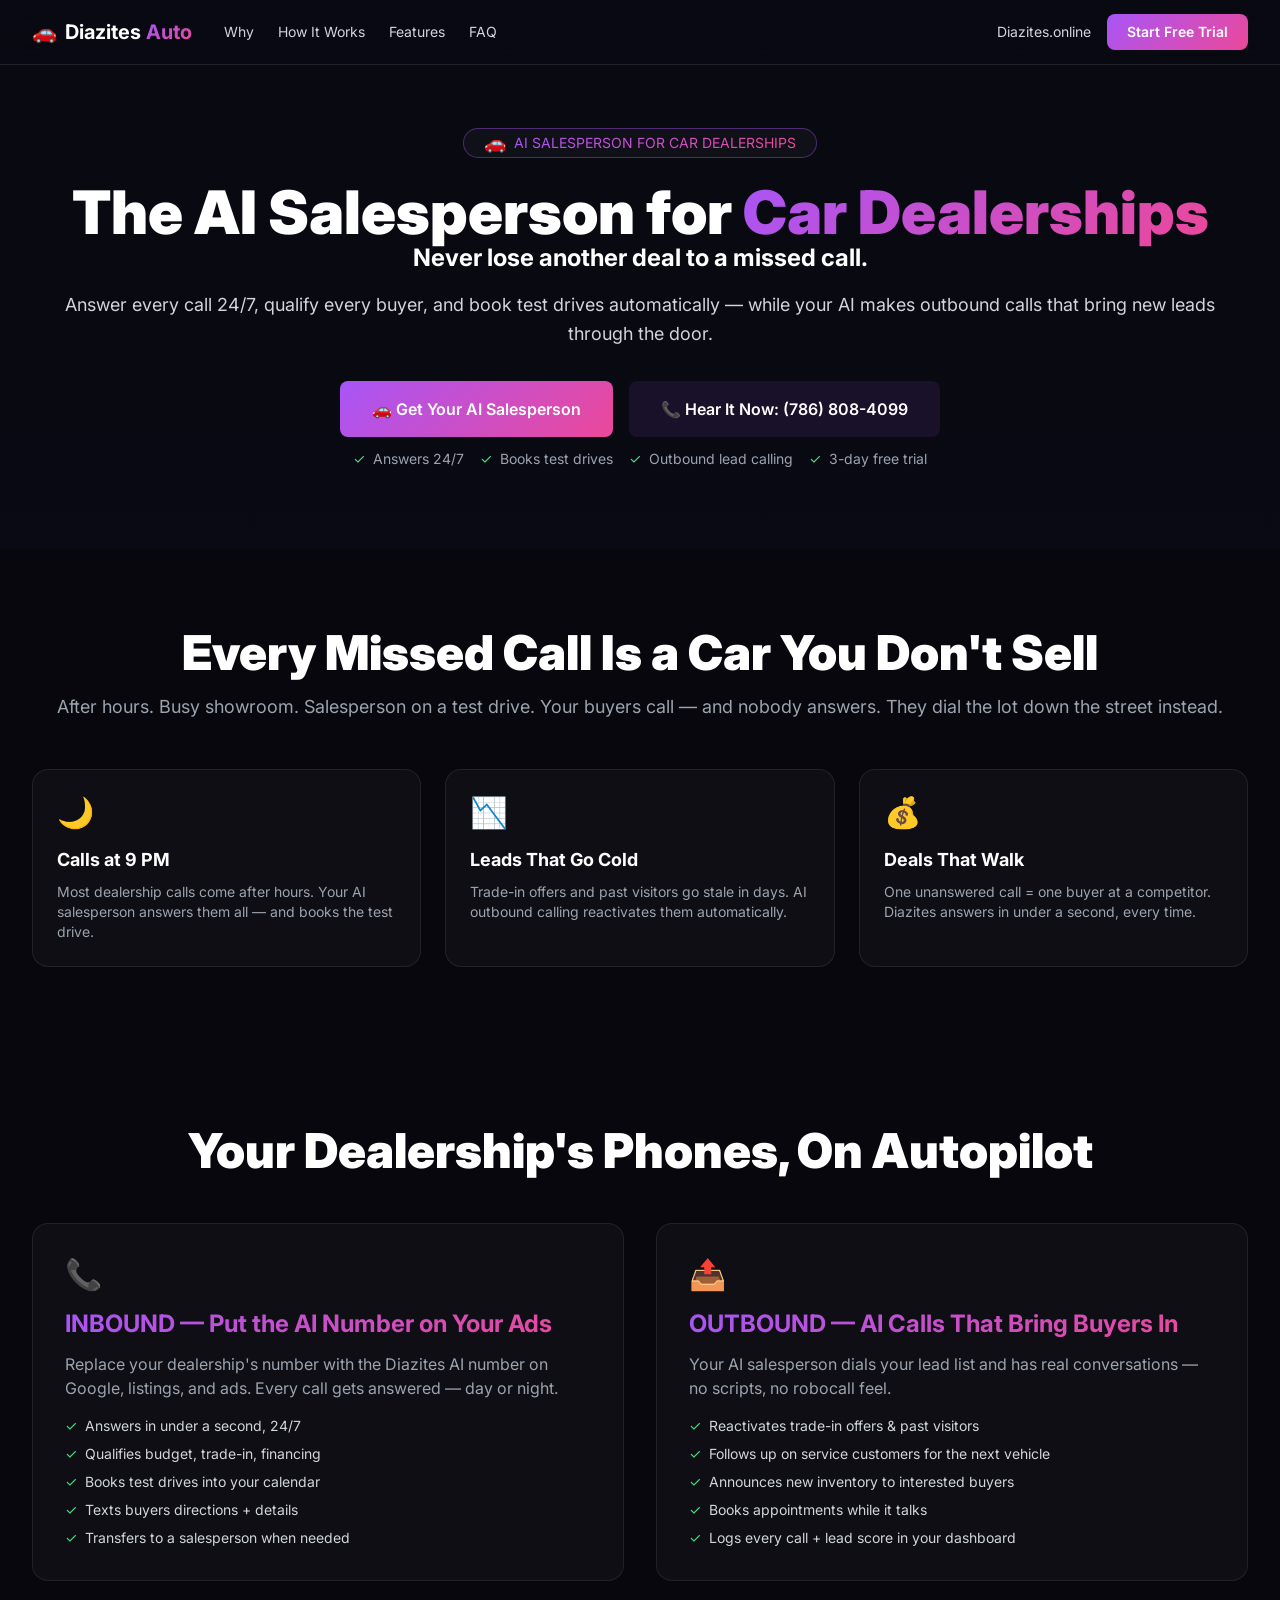
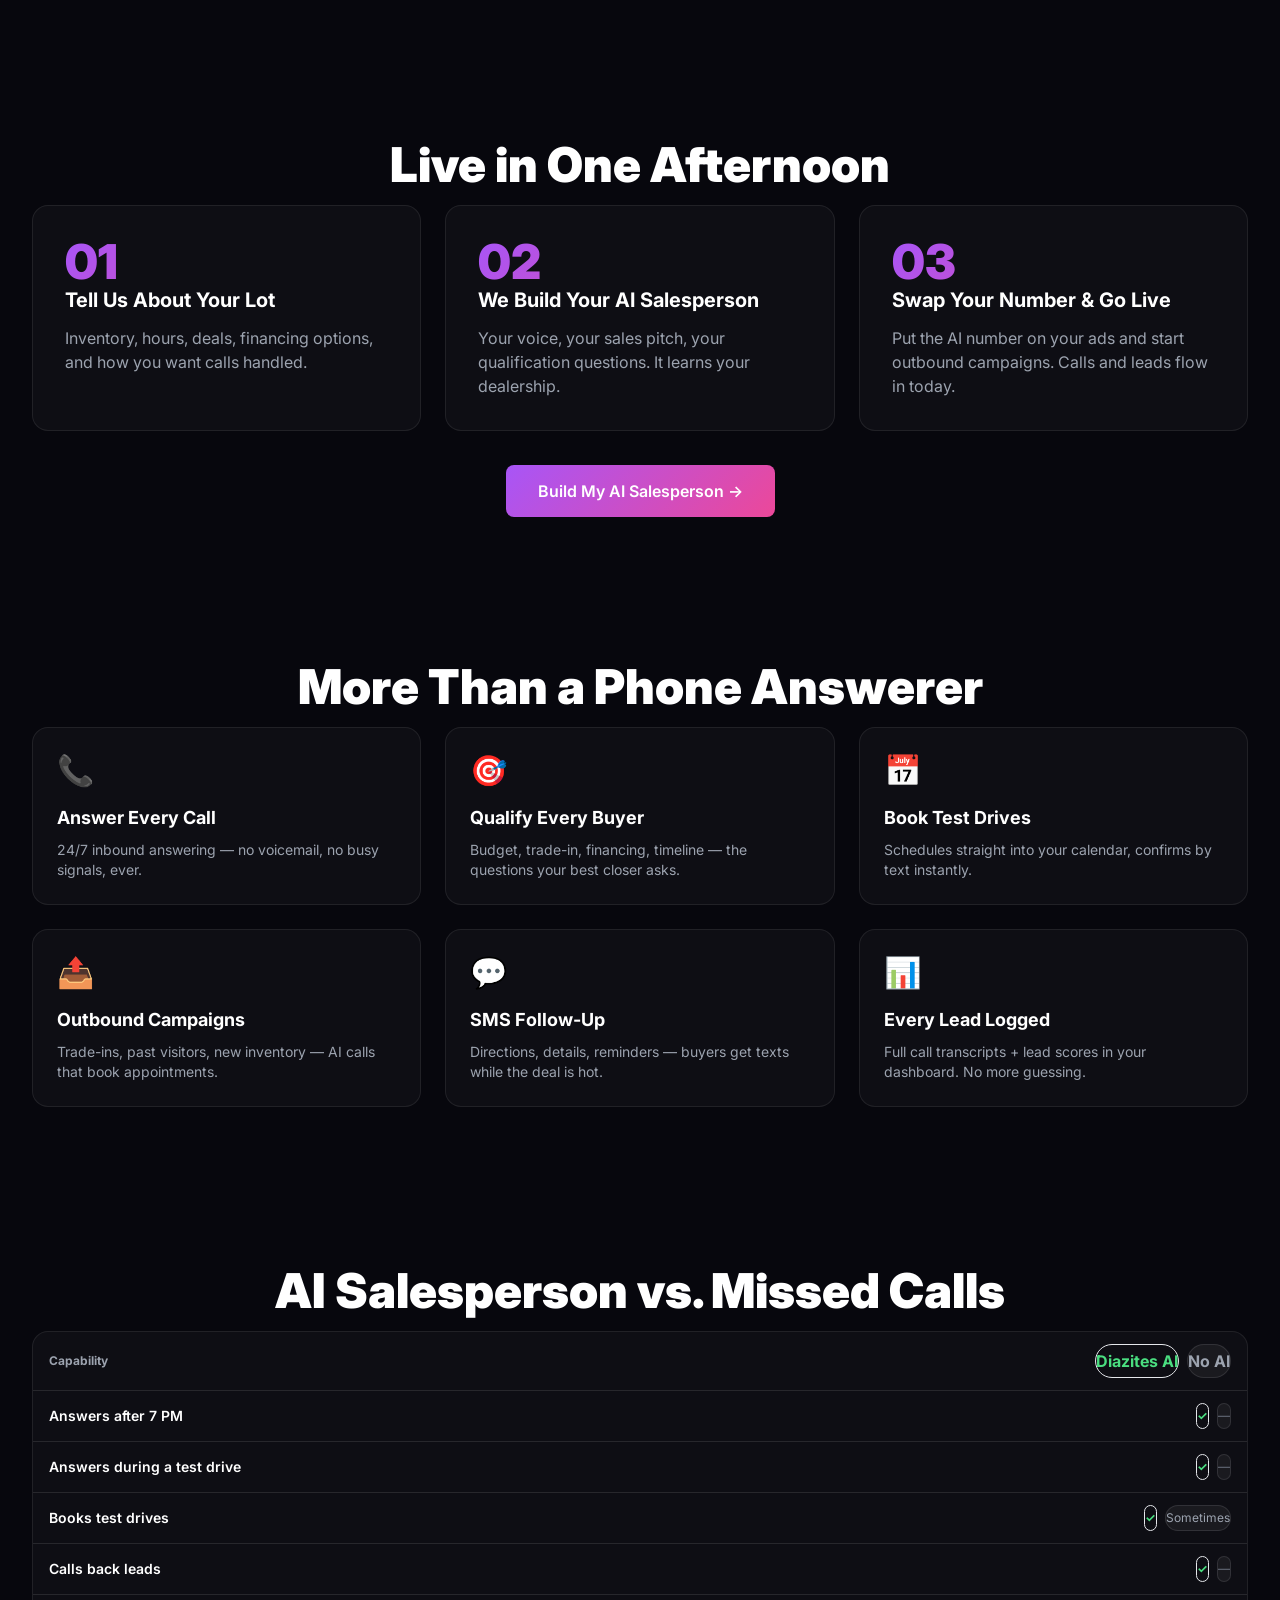
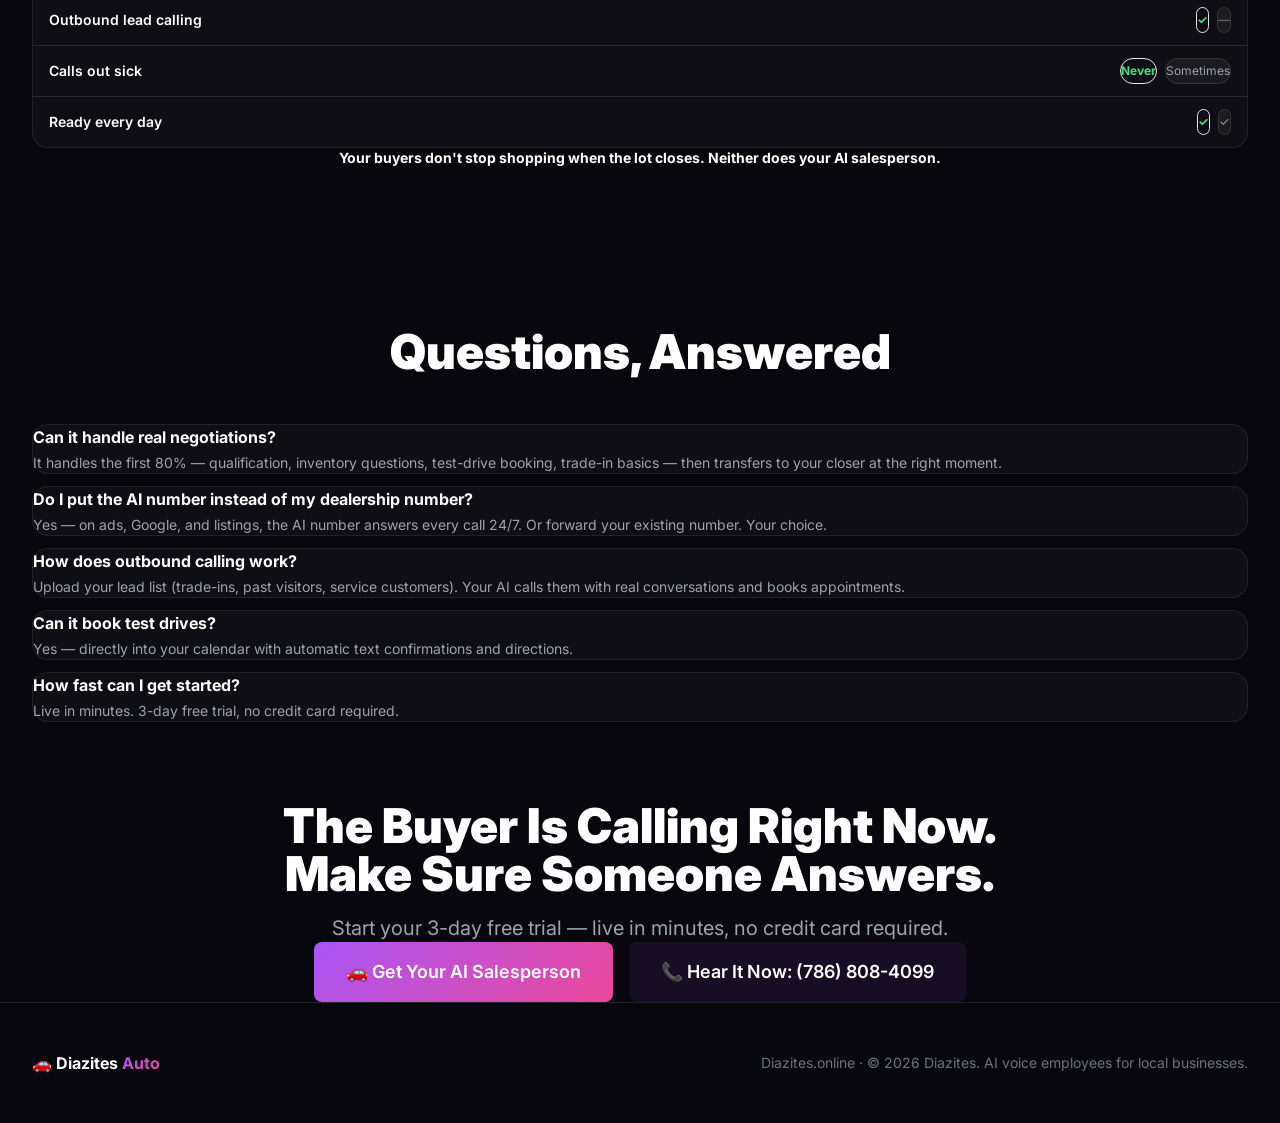
==== auto_landing.html @ b89dc0b1 "Diazites.online platform: Flask backend + landing pages (landing_page_v2, auto subdomain, dashboard " ====
<!DOCTYPE html>
<html lang="en">
<head>
<meta charset="UTF-8">
<meta name="viewport" content="width=device-width, initial-scale=1.0">
<!-- GSC_META -->
<title>Diazites Auto — AI Salesperson for Car Dealerships | Never Lose a Deal to a Missed Call</title>
<meta name="description" content="Put Diazites AI on your dealership's phones. Every call answered 24/7, every lead qualified, test drives booked — plus outbound AI calling that brings in new leads. 3-day free trial.">
<link rel="preconnect" href="https://fonts.googleapis.com">
<link rel="preconnect" href="https://fonts.gstatic.com" crossorigin>
<link href="https://fonts.googleapis.com/css2?family=Inter:wght@400;500;600;700;800;900&display=swap" rel="stylesheet">
<link rel="stylesheet" href="/static/landing_tailwind.css">
<style>
* { font-family: 'Inter', sans-serif; }
body { background: #07070d; color: #fff; }
.gradient-text { background: linear-gradient(135deg, #a855f7 0%, #ec4899 100%); -webkit-background-clip: text; -webkit-text-fill-color: transparent; background-clip: text; }
.gradient-bg { background: linear-gradient(135deg, #a855f7 0%, #ec4899 100%); }
.gradient-border { border: 2px solid transparent; background-clip: padding-box; position: relative; }
.gradient-border::before { content: ''; position: absolute; top: -2px; left: -2px; right: -2px; bottom: -2px; background: linear-gradient(135deg, #a855f7 0%, #ec4899 100%); border-radius: inherit; z-index: -1; }
.card { background: rgba(255,255,255,0.03); border: 1px solid rgba(255,255,255,0.08); border-radius: 16px; }
.card-premium { background: linear-gradient(135deg, rgba(168,85,247,0.1) 0%, rgba(236,72,153,0.1) 100%); border: 1px solid rgba(168,85,247,0.3); }
@keyframes wave {
  0%, 100% { height: 20%; }
  50% { height: 100%; }
}
.waveform-bar { width: 4px; background: #4ade80; border-radius: 2px; display: inline-block; margin: 0 2px; animation: wave 1s ease-in-out infinite; }
.waveform-bar:nth-child(1) { animation-delay: 0s; }
.waveform-bar:nth-child(2) { animation-delay: 0.1s; }
.waveform-bar:nth-child(3) { animation-delay: 0.2s; }
.waveform-bar:nth-child(4) { animation-delay: 0.3s; }
.waveform-bar:nth-child(5) { animation-delay: 0.4s; }
.waveform-bar:nth-child(6) { animation-delay: 0.2s; }
.waveform-bar:nth-child(7) { animation-delay: 0.1s; }
@keyframes pulse { 0%, 100% { opacity: 1; } 50% { opacity: 0.5; } }
.pulse-dot { animation: pulse 2s ease-in-out infinite; }
.reveal { opacity: 0; transform: translateY(30px); transition: all 0.8s ease; }
.reveal.visible { opacity: 1; transform: translateY(0); }
nav { backdrop-filter: blur(12px); -webkit-backdrop-filter: blur(12px); }
/* Industry dropdown: black list, white text */
#sIndustry { background-color: #000 !important; color: #fff !important; }
#sIndustry option { background-color: #000 !important; color: #fff !important; }
/* Plan dropdown: white background, black text */
#sPlanSelect { background-color: #ffffff !important; color: #000000 !important; }
#sPlanSelect option { background-color: #ffffff !important; color: #000000 !important; }
/* State dropdown: same as industry — black bg, white text */
#sState { background-color: #000 !important; color: #fff !important; }
#sState option { background-color: #000 !important; color: #fff !important; }
/* Generator industry dropdown: black bg, white text */
#genIndustry { background-color: #000 !important; color: #fff !important; }
#genIndustry option { background-color: #000 !important; color: #fff !important; }
</style>
</head>
<body class="bg-[#0a0a14] text-white antialiased">
<!-- NAV -->
<nav class="fixed top-0 w-full z-50 bg-[#0a0a14]/90 backdrop-blur border-b border-white/10">
<div class="max-w-7xl mx-auto px-4 sm:px-6 lg:px-8">
<div class="flex justify-between items-center h-16">
<div class="flex items-center space-x-8">
<a href="/" class="text-xl font-bold flex items-center space-x-2"><span>🚗</span><span>Diazites <span class="gradient-text">Auto</span></span></a>
<div class="hidden md:flex space-x-6">
<a href="#why" class="text-sm text-gray-300 hover:text-white transition">Why</a>
<a href="#how" class="text-sm text-gray-300 hover:text-white transition">How It Works</a>
<a href="#features" class="text-sm text-gray-300 hover:text-white transition">Features</a>
<a href="#faq" class="text-sm text-gray-300 hover:text-white transition">FAQ</a>
</div>
</div>
<div class="flex items-center space-x-4">
<a href="https://diazites.online" class="hidden md:block text-sm text-gray-300 hover:text-white transition">Diazites.online</a>
<a href="#" onclick="openSignup();return false;" class="px-5 py-2 gradient-bg text-white text-sm font-semibold rounded-lg hover:opacity-90 transition">Start Free Trial</a>
</div>
</div>
</div>
</nav>

<!-- HERO -->
<section class="pt-32 pb-20 px-4 sm:px-6 lg:px-8 relative overflow-hidden">
<video id="heroBgVideo" class="absolute inset-0 w-full h-full object-cover" style="opacity:0.5" muted playsinline webkit-playsinline autoplay loop preload="auto" poster="/static/hero_bg_poster.jpg">
<source src="/static/hero_bg.mp4" type="video/mp4">
</video>
<div class="absolute inset-0" style="background:linear-gradient(180deg,rgba(10,10,20,0.82) 0%,rgba(10,10,20,0.65) 45%,rgba(10,10,20,0.92) 100%)"></div>
<div class="relative z-10 max-w-3xl mx-auto text-center">
<div class="inline-flex items-center gap-2 px-5 py-2.5 rounded-full text-sm sm:text-base font-extrabold tracking-wide mb-6 card" style="border:1px solid rgba(168,85,247,0.4)">
<span class="text-lg">🚗</span><span class="gradient-text">AI SALESPERSON FOR CAR DEALERSHIPS</span>
</div>
<h1 class="text-5xl sm:text-6xl font-black leading-tight mb-5">The AI Salesperson for <span class="gradient-text">Car Dealerships</span></h1>
<p class="text-2xl font-bold text-white mb-4">Never lose another deal to a missed call.</p>
<p class="text-lg md:text-xl text-gray-300 mb-8 leading-relaxed max-w-xl mx-auto">Answer every call 24/7, qualify every buyer, and book test drives automatically — while your AI makes outbound calls that bring new leads through the door.</p>
<div class="flex flex-col sm:flex-row gap-4 mb-3 justify-center">
<a href="#" onclick="openSignup();return false;" class="px-8 py-4 gradient-bg text-white font-semibold rounded-lg hover:opacity-90 hover:scale-[1.03] active:scale-95 transition text-center shadow-lg shadow-purple-500/25">🚗 Get Your AI Salesperson</a>
<a href="tel:+17868084099" class="px-8 py-4 rounded-lg border-2 border-purple-500/60 bg-purple-500/10 text-white font-semibold hover:bg-purple-500/25 hover:border-purple-400 active:scale-95 transition text-center">📞 Hear It Now: (786) 808-4099</a>
</div>
<div class="flex flex-col sm:flex-row gap-4 text-sm text-gray-400 justify-center">
<div class="flex items-center space-x-2"><span class="text-green-400">✓</span><span>Answers 24/7</span></div>
<div class="flex items-center space-x-2"><span class="text-green-400">✓</span><span>Books test drives</span></div>
<div class="flex items-center space-x-2"><span class="text-green-400">✓</span><span>Outbound lead calling</span></div>
<div class="flex items-center space-x-2"><span class="text-green-400">✓</span><span>3-day free trial</span></div>
</div>
</div>
</section>

<!-- WHY -->
<section id="why" class="py-20 px-4 sm:px-6 lg:px-8">
<div class="max-w-5xl mx-auto">
<div class="text-center mb-12 reveal">
<h2 class="text-4xl sm:text-5xl font-black mb-4">Every Missed Call Is a Car You Don't Sell</h2>
<p class="text-lg text-gray-400 max-w-2xl mx-auto">After hours. Busy showroom. Salesperson on a test drive. Your buyers call — and nobody answers. They dial the lot down the street instead.</p>
</div>
<div class="grid md:grid-cols-3 gap-6">
<div class="card p-6 reveal"><div class="text-3xl mb-4">🌙</div><h3 class="text-lg font-bold mb-2">Calls at 9 PM</h3><p class="text-sm text-gray-400">Most dealership calls come after hours. Your AI salesperson answers them all — and books the test drive.</p></div>
<div class="card p-6 reveal"><div class="text-3xl mb-4">📉</div><h3 class="text-lg font-bold mb-2">Leads That Go Cold</h3><p class="text-sm text-gray-400">Trade-in offers and past visitors go stale in days. AI outbound calling reactivates them automatically.</p></div>
<div class="card p-6 reveal"><div class="text-3xl mb-4">💰</div><h3 class="text-lg font-bold mb-2">Deals That Walk</h3><p class="text-sm text-gray-400">One unanswered call = one buyer at a competitor. Diazites answers in under a second, every time.</p></div>
</div>
</div>
</section>

<!-- WHAT IT DOES -->
<section class="py-20 px-4 sm:px-6 lg:px-8 bg-white/[0.02]">
<div class="max-w-6xl mx-auto">
<div class="text-center mb-12 reveal">
<h2 class="text-4xl sm:text-5xl font-black mb-4">Your Dealership's Phones, On Autopilot</h2>
</div>
<div class="grid md:grid-cols-2 gap-8">
<div class="card p-8 reveal">
<div class="text-3xl mb-4">📞</div>
<h3 class="text-2xl font-bold mb-3 gradient-text">INBOUND — Put the AI Number on Your Ads</h3>
<p class="text-gray-400 mb-4">Replace your dealership's number with the Diazites AI number on Google, listings, and ads. Every call gets answered — day or night.</p>
<div class="space-y-2 text-sm text-gray-300">
<div class="flex items-center space-x-2"><span class="text-green-400">✓</span><span>Answers in under a second, 24/7</span></div>
<div class="flex items-center space-x-2"><span class="text-green-400">✓</span><span>Qualifies budget, trade-in, financing</span></div>
<div class="flex items-center space-x-2"><span class="text-green-400">✓</span><span>Books test drives into your calendar</span></div>
<div class="flex items-center space-x-2"><span class="text-green-400">✓</span><span>Texts buyers directions + details</span></div>
<div class="flex items-center space-x-2"><span class="text-green-400">✓</span><span>Transfers to a salesperson when needed</span></div>
</div>
</div>
<div class="card p-8 reveal">
<div class="text-3xl mb-4">📤</div>
<h3 class="text-2xl font-bold mb-3 gradient-text">OUTBOUND — AI Calls That Bring Buyers In</h3>
<p class="text-gray-400 mb-4">Your AI salesperson dials your lead list and has real conversations — no scripts, no robocall feel.</p>
<div class="space-y-2 text-sm text-gray-300">
<div class="flex items-center space-x-2"><span class="text-green-400">✓</span><span>Reactivates trade-in offers & past visitors</span></div>
<div class="flex items-center space-x-2"><span class="text-green-400">✓</span><span>Follows up on service customers for the next vehicle</span></div>
<div class="flex items-center space-x-2"><span class="text-green-400">✓</span><span>Announces new inventory to interested buyers</span></div>
<div class="flex items-center space-x-2"><span class="text-green-400">✓</span><span>Books appointments while it talks</span></div>
<div class="flex items-center space-x-2"><span class="text-green-400">✓</span><span>Logs every call + lead score in your dashboard</span></div>
</div>
</div>
</div>
</div>
</section>

<!-- HOW -->
<section id="how" class="py-20 px-4 sm:px-6 lg:px-8">
<div class="max-w-6xl mx-auto">
<div class="text-center mb-14 reveal">
<h2 class="text-4xl sm:text-5xl font-black mb-4">Live in One Afternoon</h2>
</div>
<div class="grid md:grid-cols-3 gap-6 mb-12">
<div class="card p-8 reveal"><div class="text-5xl font-black gradient-text mb-5">01</div><h3 class="text-xl font-bold mb-3">Tell Us About Your Lot</h3><p class="text-gray-400">Inventory, hours, deals, financing options, and how you want calls handled.</p></div>
<div class="card p-8 reveal"><div class="text-5xl font-black gradient-text mb-5">02</div><h3 class="text-xl font-bold mb-3">We Build Your AI Salesperson</h3><p class="text-gray-400">Your voice, your sales pitch, your qualification questions. It learns your dealership.</p></div>
<div class="card p-8 reveal"><div class="text-5xl font-black gradient-text mb-5">03</div><h3 class="text-xl font-bold mb-3">Swap Your Number &amp; Go Live</h3><p class="text-gray-400">Put the AI number on your ads and start outbound campaigns. Calls and leads flow in today.</p></div>
</div>
<div class="text-center">
<a href="#" onclick="openSignup();return false;" class="inline-block px-8 py-4 gradient-bg text-white font-semibold rounded-lg hover:opacity-90 hover:scale-[1.03] transition shadow-lg shadow-purple-500/25">Build My AI Salesperson →</a>
</div>
</div>
</section>

<!-- FEATURES -->
<section id="features" class="py-20 px-4 sm:px-6 lg:px-8 bg-white/[0.02]">
<div class="max-w-6xl mx-auto">
<div class="text-center mb-14 reveal">
<h2 class="text-4xl sm:text-5xl font-black mb-4">More Than a Phone Answerer</h2>
</div>
<div class="grid md:grid-cols-3 gap-6">
<div class="card p-6 reveal"><div class="text-3xl mb-4">📞</div><h3 class="text-lg font-bold mb-2">Answer Every Call</h3><p class="text-sm text-gray-400">24/7 inbound answering — no voicemail, no busy signals, ever.</p></div>
<div class="card p-6 reveal"><div class="text-3xl mb-4">🎯</div><h3 class="text-lg font-bold mb-2">Qualify Every Buyer</h3><p class="text-sm text-gray-400">Budget, trade-in, financing, timeline — the questions your best closer asks.</p></div>
<div class="card p-6 reveal"><div class="text-3xl mb-4">📅</div><h3 class="text-lg font-bold mb-2">Book Test Drives</h3><p class="text-sm text-gray-400">Schedules straight into your calendar, confirms by text instantly.</p></div>
<div class="card p-6 reveal"><div class="text-3xl mb-4">📤</div><h3 class="text-lg font-bold mb-2">Outbound Campaigns</h3><p class="text-sm text-gray-400">Trade-ins, past visitors, new inventory — AI calls that book appointments.</p></div>
<div class="card p-6 reveal"><div class="text-3xl mb-4">💬</div><h3 class="text-lg font-bold mb-2">SMS Follow-Up</h3><p class="text-sm text-gray-400">Directions, details, reminders — buyers get texts while the deal is hot.</p></div>
<div class="card p-6 reveal"><div class="text-3xl mb-4">📊</div><h3 class="text-lg font-bold mb-2">Every Lead Logged</h3><p class="text-sm text-gray-400">Full call transcripts + lead scores in your dashboard. No more guessing.</p></div>
</div>
</div>
</section>

<!-- COMPARISON -->
<section class="py-20 px-4 sm:px-6 lg:px-8">
<div class="max-w-3xl mx-auto">
<div class="text-center mb-10 reveal">
<h2 class="text-4xl sm:text-5xl font-black mb-4">AI Salesperson vs. Missed Calls</h2>
</div>
<div class="card overflow-hidden reveal">
<div class="flex items-center justify-between gap-2 px-4 py-3 border-b border-white/10 bg-white/[0.03]">
<span class="text-xs font-bold text-gray-400 uppercase tracking-wider">Capability</span>
<div class="flex items-center gap-2">
<span class="text-[11px] px-2.5 py-1 rounded-full bg-green-500/15 text-green-400 border border-green-500/30 font-bold">Diazites AI</span>
<span class="text-[11px] px-2.5 py-1 rounded-full bg-white/5 text-gray-400 border border-white/10 font-bold">No AI</span>
</div>
</div>
<div class="flex items-center justify-between gap-2 px-4 py-3 border-b border-white/10 hover:bg-white/[0.03] transition"><span class="text-sm font-semibold text-gray-200">Answers after 7 PM</span><div class="flex items-center gap-2"><span class="text-xs px-2.5 py-1 rounded-full bg-green-500/15 text-green-400 border border-green-500/30 font-bold">✓</span><span class="text-xs px-2.5 py-1 rounded-full bg-white/5 text-gray-500 border border-white/10">—</span></div></div>
<div class="flex items-center justify-between gap-2 px-4 py-3 border-b border-white/10 hover:bg-white/[0.03] transition"><span class="text-sm font-semibold text-gray-200">Answers during a test drive</span><div class="flex items-center gap-2"><span class="text-xs px-2.5 py-1 rounded-full bg-green-500/15 text-green-400 border border-green-500/30 font-bold">✓</span><span class="text-xs px-2.5 py-1 rounded-full bg-white/5 text-gray-500 border border-white/10">—</span></div></div>
<div class="flex items-center justify-between gap-2 px-4 py-3 border-b border-white/10 hover:bg-white/[0.03] transition"><span class="text-sm font-semibold text-gray-200">Books test drives</span><div class="flex items-center gap-2"><span class="text-xs px-2.5 py-1 rounded-full bg-green-500/15 text-green-400 border border-green-500/30 font-bold">✓</span><span class="text-xs px-2.5 py-1 rounded-full bg-white/5 text-gray-400 border border-white/10">Sometimes</span></div></div>
<div class="flex items-center justify-between gap-2 px-4 py-3 border-b border-white/10 hover:bg-white/[0.03] transition"><span class="text-sm font-semibold text-gray-200">Calls back leads</span><div class="flex items-center gap-2"><span class="text-xs px-2.5 py-1 rounded-full bg-green-500/15 text-green-400 border border-green-500/30 font-bold">✓</span><span class="text-xs px-2.5 py-1 rounded-full bg-white/5 text-gray-500 border border-white/10">—</span></div></div>
<div class="flex items-center justify-between gap-2 px-4 py-3 border-b border-white/10 hover:bg-white/[0.03] transition"><span class="text-sm font-semibold text-gray-200">Outbound lead calling</span><div class="flex items-center gap-2"><span class="text-xs px-2.5 py-1 rounded-full bg-green-500/15 text-green-400 border border-green-500/30 font-bold">✓</span><span class="text-xs px-2.5 py-1 rounded-full bg-white/5 text-gray-500 border border-white/10">—</span></div></div>
<div class="flex items-center justify-between gap-2 px-4 py-3 border-b border-white/10 hover:bg-white/[0.03] transition"><span class="text-sm font-semibold text-gray-200">Calls out sick</span><div class="flex items-center gap-2"><span class="text-xs px-2.5 py-1 rounded-full bg-green-500/15 text-green-400 border border-green-500/30 font-bold">Never</span><span class="text-xs px-2.5 py-1 rounded-full bg-white/5 text-gray-400 border border-white/10">Sometimes</span></div></div>
<div class="flex items-center justify-between gap-2 px-4 py-3 hover:bg-white/[0.03] transition"><span class="text-sm font-semibold text-gray-200">Ready every day</span><div class="flex items-center gap-2"><span class="text-xs px-2.5 py-1 rounded-full bg-green-500/15 text-green-400 border border-green-500/30 font-bold">✓</span><span class="text-xs px-2.5 py-1 rounded-full bg-white/5 text-gray-400 border border-white/10">✓</span></div></div>
</div>
<p class="text-center text-sm text-white font-bold mt-10 reveal">Your buyers don't stop shopping when the lot closes. Neither does your AI salesperson.</p>
</div>
</section>

<!-- FAQ -->
<section id="faq" class="py-20 px-4 sm:px-6 lg:px-8 bg-white/[0.02]">
<div class="max-w-3xl mx-auto">
<div class="text-center mb-12 reveal">
<h2 class="text-4xl sm:text-5xl font-black mb-4">Questions, Answered</h2>
</div>
<div class="space-y-3">
<div class="card p-5 reveal"><h3 class="font-bold mb-1">Can it handle real negotiations?</h3><p class="text-sm text-gray-400">It handles the first 80% — qualification, inventory questions, test-drive booking, trade-in basics — then transfers to your closer at the right moment.</p></div>
<div class="card p-5 reveal"><h3 class="font-bold mb-1">Do I put the AI number instead of my dealership number?</h3><p class="text-sm text-gray-400">Yes — on ads, Google, and listings, the AI number answers every call 24/7. Or forward your existing number. Your choice.</p></div>
<div class="card p-5 reveal"><h3 class="font-bold mb-1">How does outbound calling work?</h3><p class="text-sm text-gray-400">Upload your lead list (trade-ins, past visitors, service customers). Your AI calls them with real conversations and books appointments.</p></div>
<div class="card p-5 reveal"><h3 class="font-bold mb-1">Can it book test drives?</h3><p class="text-sm text-gray-400">Yes — directly into your calendar with automatic text confirmations and directions.</p></div>
<div class="card p-5 reveal"><h3 class="font-bold mb-1">How fast can I get started?</h3><p class="text-sm text-gray-400">Live in minutes. 3-day free trial, no credit card required.</p></div>
</div>
</div>
</section>

<!-- FINAL CTA -->
<section class="py-24 px-4 sm:px-6 lg:px-8">
<div class="max-w-4xl mx-auto text-center reveal">
<h2 class="text-4xl sm:text-5xl font-black mb-4">The Buyer Is Calling Right Now.<br>Make Sure Someone Answers.</h2>
<p class="text-xl text-gray-400 mb-10">Start your 3-day free trial — live in minutes, no credit card required.</p>
<div class="flex flex-col sm:flex-row gap-4 justify-center">
<a href="#" onclick="openSignup();return false;" class="px-8 py-4 gradient-bg text-white font-semibold rounded-lg hover:opacity-90 hover:scale-[1.03] active:scale-95 transition text-lg shadow-lg shadow-purple-500/25">🚗 Get Your AI Salesperson</a>
<a href="tel:+17868084099" class="px-8 py-4 rounded-lg border-2 border-purple-500/60 bg-purple-500/10 text-white font-semibold hover:bg-purple-500/25 hover:border-purple-400 active:scale-95 transition text-lg">📞 Hear It Now: (786) 808-4099</a>
</div>
</div>
</section>

<!-- SIGNUP MODAL -->
<div id="signupModal" class="fixed inset-0 z-[100] hidden items-center justify-center p-4">
  <div class="absolute inset-0 bg-black/70 backdrop-blur-sm" onclick="closeSignup()"></div>
  <div class="relative card p-8 max-w-md w-full max-h-[90vh] overflow-y-auto" style="border:1px solid #232332;background:#0c0c18;border-radius:20px">
    <button onclick="closeSignup()" class="absolute top-4 right-5 text-gray-400 hover:text-white text-2xl leading-none" aria-label="Close">&times;</button>
    <div class="text-center mb-6">
      <div class="text-3xl mb-2">✨</div>
      <h3 class="text-2xl font-bold">Start Your 3-Day Free Trial</h3>
      <p class="text-gray-400 text-sm mt-1">No credit card required to start. Cancel anytime.</p>
    </div>

    <!-- STEP 2: pick a number -->
    <div id="numStep" class="hidden">
      <div class="text-center mb-4">
        <div class="text-3xl mb-2">📱</div>
        <h3 class="text-xl font-bold">Pick Your Business Number</h3>
        <p class="text-gray-400 text-sm mt-1">Available numbers in <span id="numArea" class="text-white font-semibold"></span> — free with your trial.</p>
      </div>
      <div id="numList" class="space-y-2.5 mb-4 max-h-56 overflow-y-auto"></div>
      <p class="text-center text-xs text-gray-500 mt-2"><button onclick="backToForm()" class="text-purple-400 hover:text-purple-300">← Back</button></p>
    </div>

    <!-- STEP 1: signup form -->
    <div id="formStep">
      <form id="signupFormLanding" onsubmit="return submitLandingSignup(event)" class="space-y-4">
        <input type="hidden" id="sPlan" value="pro">
        <div>
          <label class="block text-sm font-semibold mb-2">Choose Your Plan</label>
          <select id="sPlanSelect" onchange="syncPlan()" class="w-full px-4 py-3 bg-white/5 border border-white/10 rounded-lg focus:outline-none focus:border-purple-500 text-white">
            <option value="starter">Starter — $97/mo</option>
            <option value="pro" selected>Professional — $197/mo</option>
            <option value="enterprise">Enterprise — Custom</option>
          </select>
          <div class="text-center text-xs text-gray-400 mt-2">Selected: <span id="sPlanLabel" class="font-bold gradient-text">Professional — $197/mo</span> · 3-day free trial</div>
        </div>
        <div>
          <label class="block text-sm font-semibold mb-2">Business Name *</label>
          <input type="text" id="sBizName" required class="w-full px-4 py-3 bg-white/5 border border-white/10 rounded-lg focus:outline-none focus:border-purple-500 text-white">
        </div>
        <div>
          <label class="block text-sm font-semibold mb-2">Your Full Name *</label>
          <input type="text" id="sContactName" required class="w-full px-4 py-3 bg-white/5 border border-white/10 rounded-lg focus:outline-none focus:border-purple-500 text-white">
        </div>
        <div>
          <label class="block text-sm font-semibold mb-2">Email *</label>
          <input type="email" id="sEmail" required class="w-full px-4 py-3 bg-white/5 border border-white/10 rounded-lg focus:outline-none focus:border-purple-500 text-white">
        </div>
        <div>
          <label class="block text-sm font-semibold mb-2">Phone *</label>
          <input type="tel" id="sPhone" required class="w-full px-4 py-3 bg-white/5 border border-white/10 rounded-lg focus:outline-none focus:border-purple-500 text-white">
        </div>
        <div>
          <label class="block text-sm font-semibold mb-2">Industry</label>
          <select id="sIndustry" onchange="toggleIndustryOther()" class="w-full px-4 py-3 bg-white/5 border border-white/10 rounded-lg focus:outline-none focus:border-purple-500 text-white">
            <option value="">Select your business type…</option>
            <option value="restaurant">Restaurant</option><option value="bar">Bar / Nightlife</option><option value="foodtruck">Food Truck</option><option value="cafe">Café / Coffee Shop</option><option value="bakery">Bakery</option><option value="pizzeria">Pizzeria</option><option value="catering">Catering</option><option value="plumber">Plumber</option><option value="electrician">Electrician</option><option value="hvac">HVAC / Air Conditioning</option><option value="roofing">Roofing</option><option value="painter">Painter</option><option value="landscaping">Landscaping / Lawn Care</option><option value="cleaning">Cleaning Service</option><option value="pestcontrol">Pest Control</option><option value="moving">Moving Company</option><option value="junkremoval">Junk Removal</option><option value="autodealer">Auto Dealership</option><option value="autorepair">Auto Repair / Mechanic</option><option value="autobody">Auto Body Shop</option><option value="tires">Tire Shop</option><option value="carwash">Car Wash</option><option value="towing">Towing</option><option value="motorcycle">Motorcycle / Powersports</option><option value="dentist">Dentist</option><option value="medical">Medical Clinic / Doctor</option><option value="chiropractor">Chiropractor</option><option value="optometrist">Optometrist</option><option value="vet">Veterinarian</option><option value="pharmacy">Pharmacy</option><option value="physicaltherapy">Physical Therapy</option><option value="urgentcare">Urgent Care</option><option value="salon">Salon</option><option value="barbershop">Barbershop</option><option value="nails">Nail Salon</option><option value="spa">Spa / Massage</option><option value="tattoo">Tattoo Shop</option><option value="gym">Gym / Fitness Studio</option><option value="realestate">Real Estate</option><option value="propertymgmt">Property Management</option><option value="law">Law Firm / Attorney</option><option value="insurance">Insurance Agency</option><option value="accounting">Accountant / Tax</option><option value="financial">Financial Advisor</option><option value="mortgage">Mortgage Broker</option><option value="travel">Travel Agency</option><option value="hotel">Hotel / Motel</option><option value="eventvenue">Event Venue</option><option value="wedding">Wedding Planner</option><option value="photography">Photographer</option><option value="marketing">Marketing / Ad Agency</option><option value="webdesign">Web Design / IT Services</option><option value="security">Security Services</option><option value="staffing">Staffing Agency</option><option value="logistics">Warehousing / Logistics</option><option value="manufacturing">Manufacturing</option><option value="wholesale">Wholesale / Distribution</option><option value="retail">Retail Store / Boutique</option><option value="grocery">Grocery / Supermarket</option><option value="convenience">Convenience Store</option><option value="liquor">Liquor Store</option><option value="florist">Florist</option><option value="laundromat">Laundromat</option><option value="dryclean">Dry Cleaner</option><option value="printshop">Print / Sign Shop</option><option value="petgrooming">Pet Grooming / Kennel</option><option value="daycare">Daycare</option><option value="tutoring">Tutoring / Learning Center</option><option value="church">Church / Nonprofit</option><option value="funeral">Funeral Home</option><option value="contractor">General Contractor / Builder</option><option value="homedecor">Home Decor / Furniture</option><option value="electronics">Electronics Repair</option><option value="appliancerepair">Appliance Repair</option><option value="locksmith">Locksmith</option><option value="glass">Glass / Window Replacement</option><option value="pool">Pool Service</option><option value="snowremoval">Snow Removal</option><option value="storage">Self-Storage</option><option value="__other__">🤔 Other — not on the list</option>
          </select>
          <input type="text" id="sIndustryOther" placeholder="What kind of business? (e.g. Dispensary, Car Rental…)" class="w-full px-4 py-3 bg-white/5 border border-white/10 rounded-lg focus:outline-none focus:border-purple-500 text-white hidden">
        </div>
        <div class="grid grid-cols-2 gap-3">
          <div>
            <label class="block text-sm font-semibold mb-2">City * <span class="text-gray-500 font-normal">(number area)</span></label>
            <input type="text" id="sCity" required class="w-full px-4 py-3 bg-white/5 border border-white/10 rounded-lg focus:outline-none focus:border-purple-500 text-white" placeholder="e.g. Miami">
          </div>
          <div>
            <label class="block text-sm font-semibold mb-2">State *</label>
            <select id="sState" required class="w-full px-4 py-3 bg-white/5 border border-white/10 rounded-lg focus:outline-none focus:border-purple-500 text-white">
              <option value="">Select…</option>
              <option value="AL">Alabama</option><option value="AK">Alaska</option><option value="AZ">Arizona</option><option value="AR">Arkansas</option><option value="CA">California</option><option value="CO">Colorado</option><option value="CT">Connecticut</option><option value="DE">Delaware</option><option value="DC">Washington DC</option><option value="FL">Florida</option><option value="GA">Georgia</option><option value="HI">Hawaii</option><option value="ID">Idaho</option><option value="IL">Illinois</option><option value="IN">Indiana</option><option value="IA">Iowa</option><option value="KS">Kansas</option><option value="KY">Kentucky</option><option value="LA">Louisiana</option><option value="ME">Maine</option><option value="MD">Maryland</option><option value="MA">Massachusetts</option><option value="MI">Michigan</option><option value="MN">Minnesota</option><option value="MS">Mississippi</option><option value="MO">Missouri</option><option value="MT">Montana</option><option value="NE">Nebraska</option><option value="NV">Nevada</option><option value="NH">New Hampshire</option><option value="NJ">New Jersey</option><option value="NM">New Mexico</option><option value="NY">New York</option><option value="NC">North Carolina</option><option value="ND">North Dakota</option><option value="OH">Ohio</option><option value="OK">Oklahoma</option><option value="OR">Oregon</option><option value="PA">Pennsylvania</option><option value="RI">Rhode Island</option><option value="SC">South Carolina</option><option value="SD">South Dakota</option><option value="TN">Tennessee</option><option value="TX">Texas</option><option value="UT">Utah</option><option value="VT">Vermont</option><option value="VA">Virginia</option><option value="WA">Washington</option><option value="WV">West Virginia</option><option value="WI">Wisconsin</option><option value="WY">Wyoming</option>
            </select>
          </div>
        </div>
        <button type="submit" id="sBtn" class="w-full px-6 py-3 gradient-bg text-white font-semibold rounded-lg hover:opacity-90 transition">
          🚀 Build Your AI Employee
        </button>
        <div id="sResult"></div>
      </form>
    </div>
    <p class="text-center text-xs text-gray-500 mt-4">Existing client? <a href="/login" class="text-purple-400 hover:text-purple-300 font-semibold">Login to Dashboard</a></p>
  </div>
</div>

<!-- FOOTER -->


<footer class="border-t border-white/10 py-12 px-4 sm:px-6 lg:px-8">
<div class="max-w-7xl mx-auto flex flex-col md:flex-row items-center justify-between gap-4">
<span class="font-bold">🚗 Diazites <span class="gradient-text">Auto</span></span>
<div class="text-sm text-gray-500">
<a href="https://diazites.online" class="hover:text-white transition">Diazites.online</a>
<span class="mx-2">·</span>
© 2026 Diazites. AI voice employees for local businesses.
</div>
</div>
</footer>

<script>
// Force hero background video to autoplay (incl. mobile/iOS)
(function(){
  var v = document.getElementById('heroBgVideo');
  if (!v) return;
  function playBg() {
    v.muted = true; v.defaultMuted = true; v.setAttribute('muted', '');
    v.playsInline = true; v.setAttribute('playsinline', '');
    var pr = v.play(); if (pr && pr.catch) pr.catch(function(){});
  }
  playBg();
  document.addEventListener('DOMContentLoaded', playBg);
  window.addEventListener('load', playBg);
  var tries = 0;
  var iv = setInterval(function(){ if (v.paused && tries < 5) { playBg(); tries++; } else if (!v.paused) { clearInterval(iv); } }, 800);
  ['touchstart', 'pointerdown', 'click'].forEach(function(ev){
    document.addEventListener(ev, function once(){ playBg(); }, { once: true });
  });
})();

// Signup modal
function openSignup() {
  var m = document.getElementById('signupModal');
  m.classList.remove('hidden'); m.classList.add('flex');
  document.body.style.overflow = 'hidden';
  var f = document.getElementById('sBizName');
  if (f) setTimeout(function(){ f.focus(); }, 150);
}
function closeSignup() {
  var m = document.getElementById('signupModal');
  m.classList.add('hidden'); m.classList.remove('flex');
  document.body.style.overflow = '';
}
document.addEventListener('keydown', function(e){ if (e.key === 'Escape') { closeSignup(); closeDemo(); } });

// Plan selection (pricing cards)
function selectPlan(p) {
  var labels = { starter: 'Starter — $97/mo', pro: 'Professional — $197/mo', enterprise: 'Enterprise — Custom' };
  document.getElementById('sPlan').value = p;
  var sel = document.getElementById('sPlanSelect');
  if (sel) sel.value = p;
  var l = document.getElementById('sPlanLabel');
  if (l) l.textContent = labels[p] || p;
}
function syncPlan() {
  var p = document.getElementById('sPlanSelect').value;
  document.getElementById('sPlan').value = p;
  var labels = { starter: 'Starter — $97/mo', pro: 'Professional — $197/mo', enterprise: 'Enterprise — Custom' };
  var l = document.getElementById('sPlanLabel');
  if (l) l.textContent = labels[p] || p;
}

// Industry "other" toggle
function toggleIndustryOther() {
  var sel = document.getElementById('sIndustry');
  var other = document.getElementById('sIndustryOther');
  if (sel.value === '__other__') { other.classList.remove('hidden'); other.focus(); }
  else { other.classList.add('hidden'); }
}

// Number picker step
var pendingCheckout = null, pendingBid = null;
function fmtNum(p) {
  var d = (p || '').replace(/[^0-9]/g, '');
  if (d.length === 11) d = d.slice(1);
  return d.length === 10 ? '(' + d.slice(0,3) + ') ' + d.slice(3,6) + '-' + d.slice(6) : p;
}
function showNumStep(d) {
  pendingCheckout = d.checkout_url; pendingBid = d.business_id;
  document.getElementById('formStep').classList.add('hidden');
  var city = document.getElementById('sCity').value.trim();
  var state = document.getElementById('sState').value;
  var stName = '';
  var ssel = document.getElementById('sState');
  if (ssel.selectedOptions.length) stName = ssel.selectedOptions[0].text;
  document.getElementById('numArea').textContent = (city ? city + ', ' : '') + (stName || state);
  var list = document.getElementById('numList');
  list.innerHTML = '';
  d.numbers.forEach(function(n){
    var el = document.createElement('button');
    el.type = 'button';
    el.className = 'w-full text-left px-4 py-3 rounded-lg border border-white/10 bg-white/5 hover:border-purple-500 hover:bg-white/10 transition flex items-center gap-3';
    var sub = (n.locality ? n.locality + ', ' : '') + (n.region || '');
    el.innerHTML = '<span class="text-lg">📞</span><span><span class="font-bold block">' + fmtNum(n.phone_number) + '</span>' + (sub ? '<span class="text-xs text-gray-400">' + sub + '</span>' : '') + '</span>';
    el.onclick = function(){ pickNumber(n.phone_number); };
    list.appendChild(el);
  });
  document.getElementById('numStep').classList.remove('hidden');
}
function pickNumber(phone) {
  if (!pendingBid) return;
  var btns = document.querySelectorAll('#numList button');
  btns.forEach(function(b){ b.disabled = true; b.style.opacity = 0.5; });
  fetch('/api/numbers/assign', {
    method: 'POST',
    headers: { 'Content-Type': 'application/json' },
    body: JSON.stringify({ business_id: pendingBid, phone_number: phone })
  }).then(function(r){ return r.json(); })
  .then(function(d){
    if (pendingCheckout) window.location.href = pendingCheckout;
    else {
      var res = document.getElementById('sResult');
      res.innerHTML = '<div style="background: rgba(74,222,128,0.1); border: 1px solid #4ade80; color: #4ade80; padding: 12px; border-radius: 8px; margin-top: 16px;">✅ Number assigned: ' + fmtNum(d.phone_number || phone) + '. Your 3-day free trial is active!</div>';
      document.getElementById('numStep').classList.add('hidden');
      document.getElementById('formStep').classList.remove('hidden');
    }
  }).catch(function(){
    if (pendingCheckout) window.location.href = pendingCheckout;
  });
}
function backToForm() {
  document.getElementById('numStep').classList.add('hidden');
  document.getElementById('formStep').classList.remove('hidden');
}


// Signup form submission
function submitLandingSignup(e) {
  e.preventDefault();
  const btn = document.getElementById('sBtn');
  const result = document.getElementById('sResult');
  const name = document.getElementById('sBizName').value.trim();
  const email = document.getElementById('sEmail').value.trim();
  const phone = document.getElementById('sPhone').value.trim();
  let industry = document.getElementById('sIndustry').value;
  if (industry === '__other__') { industry = document.getElementById('sIndustryOther').value.trim() || 'Other'; }
  
  btn.disabled = true;
  btn.textContent = 'Processing...';
  result.innerHTML = '';
  
  fetch('/api/signup-stripe', {
    method: 'POST',
    headers: { 'Content-Type': 'application/json' },
    body: JSON.stringify({ name, contact_name: document.getElementById('sContactName').value.trim(), email, phone, industry, plan: document.getElementById('sPlan').value, city: document.getElementById('sCity').value.trim(), state: document.getElementById('sState').value })
  })
  .then(r => r.json())
  .then(d => {
    if (d.success && d.numbers && d.numbers.length) {
      showNumStep(d);
    } else if (d.checkout_url) {
      window.location.href = d.checkout_url;
    } else {
      result.innerHTML = '<div style="background: rgba(74,222,128,0.1); border: 1px solid #4ade80; color: #4ade80; padding: 12px; border-radius: 8px; margin-top: 16px;">Account created! Business ID: ' + (d.business_id || 'N/A') + '. <a href="/login" style="text-decoration: underline;">Login here</a></div>';
      btn.disabled = false;
      btn.textContent = '🚀 Build Your AI Employee';
    }
  })
  .catch(err => {
    result.innerHTML = '<div style="background: rgba(239,68,68,0.1); border: 1px solid #ef4444; color: #ef4444; padding: 12px; border-radius: 8px; margin-top: 16px;">Error: ' + err.message + '</div>';
    btn.disabled = false;
    btn.textContent = '🚀 Build Your AI Employee';
  });
  
  return false;
}

// Count-up animation
function animateCount(el) {
  const target = parseFloat(el.dataset.count);
  const duration = 2000;
  const step = target / (duration / 16);
  let current = 0;
  const isDecimal = target % 1 !== 0;
  
  const timer = setInterval(() => {
    current += step;
    if (current >= target) {
      el.textContent = isDecimal ? target.toFixed(1) : Math.round(target);
      clearInterval(timer);
    } else {
      el.textContent = isDecimal ? current.toFixed(1) : Math.round(current);
    }
  }, 16);
}



// preset industry to Auto Dealership on load
document.addEventListener('DOMContentLoaded', function(){
  var ind = document.getElementById('sIndustry');
  if (ind) ind.value = 'autodealer';
});

// Scroll reveal
var revealObserver = new IntersectionObserver(function(entries){
  entries.forEach(function(en){ if (en.isIntersecting) en.target.classList.add('visible'); });
}, { threshold: 0.1 });
document.querySelectorAll('.reveal').forEach(function(el){ revealObserver.observe(el); });

document.addEventListener('keydown', function(e){ if (e.key === 'Escape') closeSignup(); });
</script>
</body>
</html>
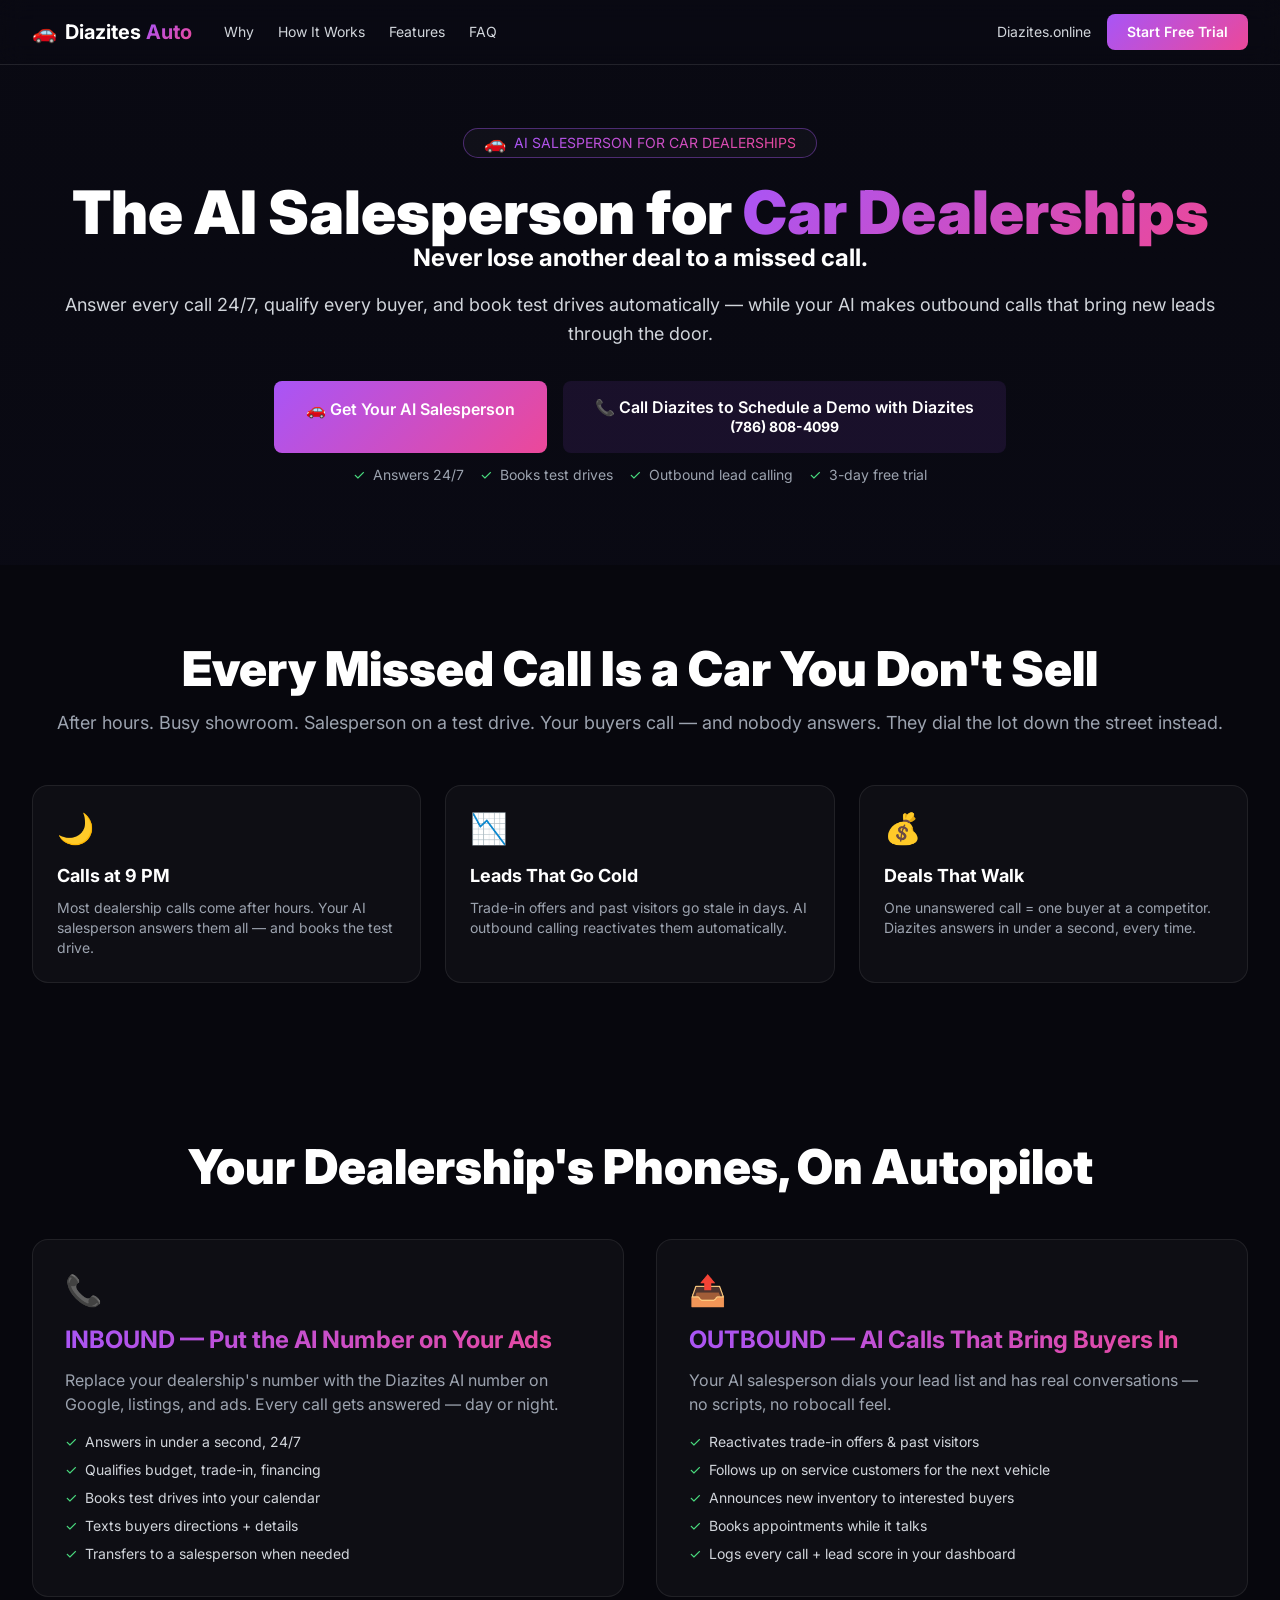
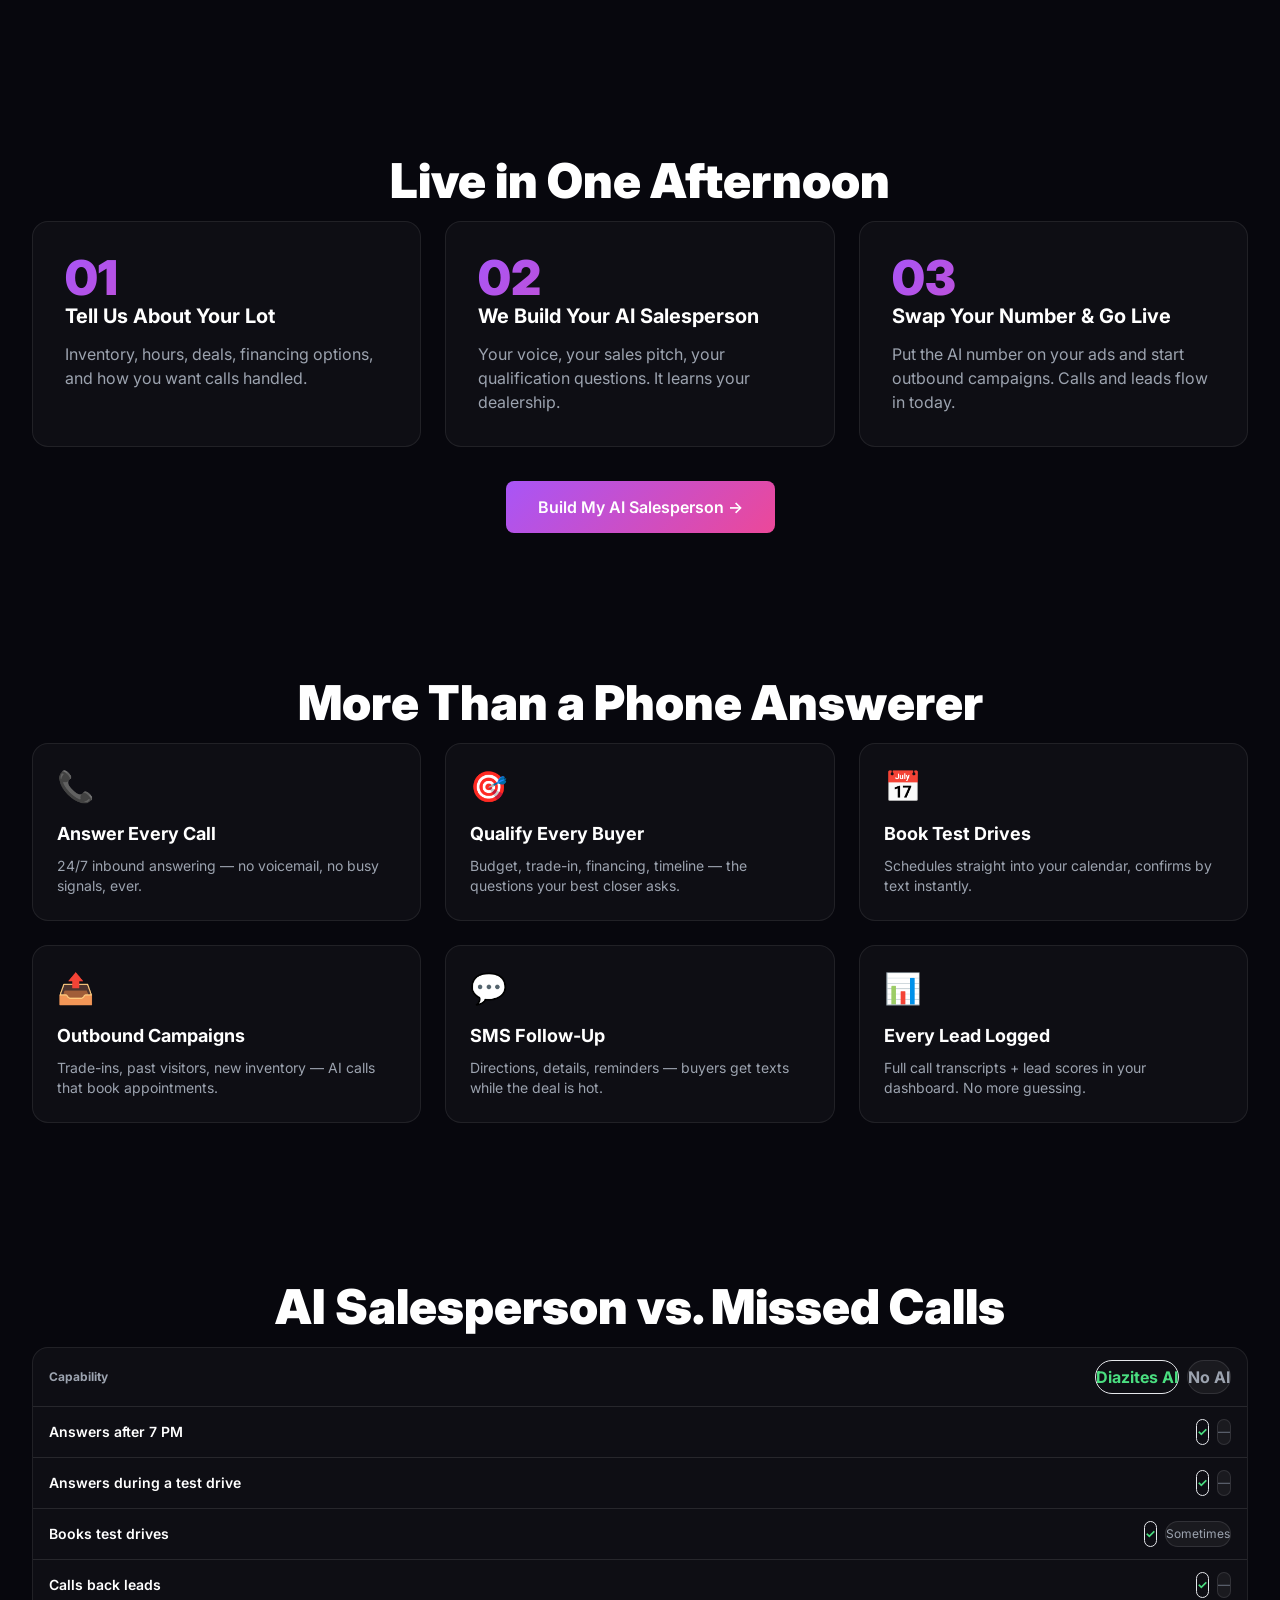
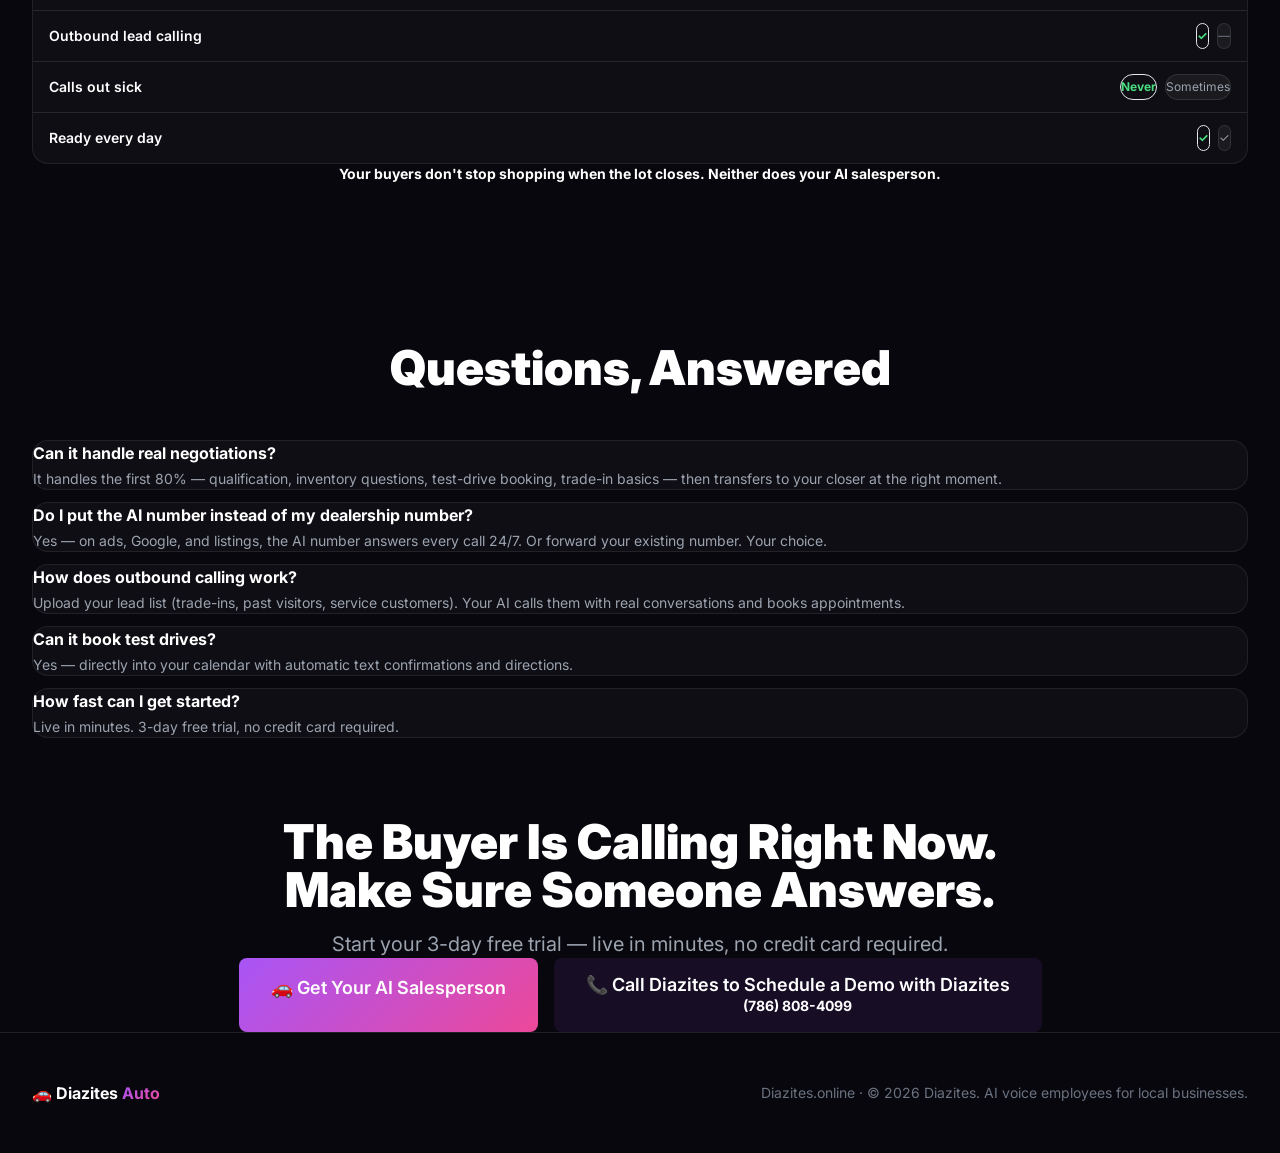
==== commit ce505683: "autosync: 2026-08-11 19:54:01 UTC" ====
--- a/auto_landing.html
+++ b/auto_landing.html
@@ -87,7 +87,7 @@
 <p class="text-lg md:text-xl text-gray-300 mb-8 leading-relaxed max-w-xl mx-auto">Answer every call 24/7, qualify every buyer, and book test drives automatically — while your AI makes outbound calls that bring new leads through the door.</p>
 <div class="flex flex-col sm:flex-row gap-4 mb-3 justify-center">
 <a href="#" onclick="openSignup();return false;" class="px-8 py-4 gradient-bg text-white font-semibold rounded-lg hover:opacity-90 hover:scale-[1.03] active:scale-95 transition text-center shadow-lg shadow-purple-500/25">🚗 Get Your AI Salesperson</a>
-<a href="tel:+17868084099" class="px-8 py-4 rounded-lg border-2 border-purple-500/60 bg-purple-500/10 text-white font-semibold hover:bg-purple-500/25 hover:border-purple-400 active:scale-95 transition text-center">📞 Hear It Now: (786) 808-4099</a>
+<a href="tel:+17868084099" class="px-8 py-4 rounded-lg border-2 border-purple-500/60 bg-purple-500/10 text-white font-semibold hover:bg-purple-500/25 hover:border-purple-400 active:scale-95 transition text-center leading-tight"><span class="block">📞 Call Diazites to Schedule a Demo with Diazites</span><span class="block text-sm font-bold opacity-90 mt-0.5">(786) 808-4099</span></a>
 </div>
 <div class="flex flex-col sm:flex-row gap-4 text-sm text-gray-400 justify-center">
 <div class="flex items-center space-x-2"><span class="text-green-400">✓</span><span>Answers 24/7</span></div>
@@ -231,7 +231,7 @@
 <p class="text-xl text-gray-400 mb-10">Start your 3-day free trial — live in minutes, no credit card required.</p>
 <div class="flex flex-col sm:flex-row gap-4 justify-center">
 <a href="#" onclick="openSignup();return false;" class="px-8 py-4 gradient-bg text-white font-semibold rounded-lg hover:opacity-90 hover:scale-[1.03] active:scale-95 transition text-lg shadow-lg shadow-purple-500/25">🚗 Get Your AI Salesperson</a>
-<a href="tel:+17868084099" class="px-8 py-4 rounded-lg border-2 border-purple-500/60 bg-purple-500/10 text-white font-semibold hover:bg-purple-500/25 hover:border-purple-400 active:scale-95 transition text-lg">📞 Hear It Now: (786) 808-4099</a>
+<a href="tel:+17868084099" class="px-8 py-4 rounded-lg border-2 border-purple-500/60 bg-purple-500/10 text-white font-semibold hover:bg-purple-500/25 hover:border-purple-400 active:scale-95 transition text-lg leading-tight"><span class="block">📞 Call Diazites to Schedule a Demo with Diazites</span><span class="block text-sm font-bold opacity-90 mt-0.5">(786) 808-4099</span></a>
 </div>
 </div>
 </section>
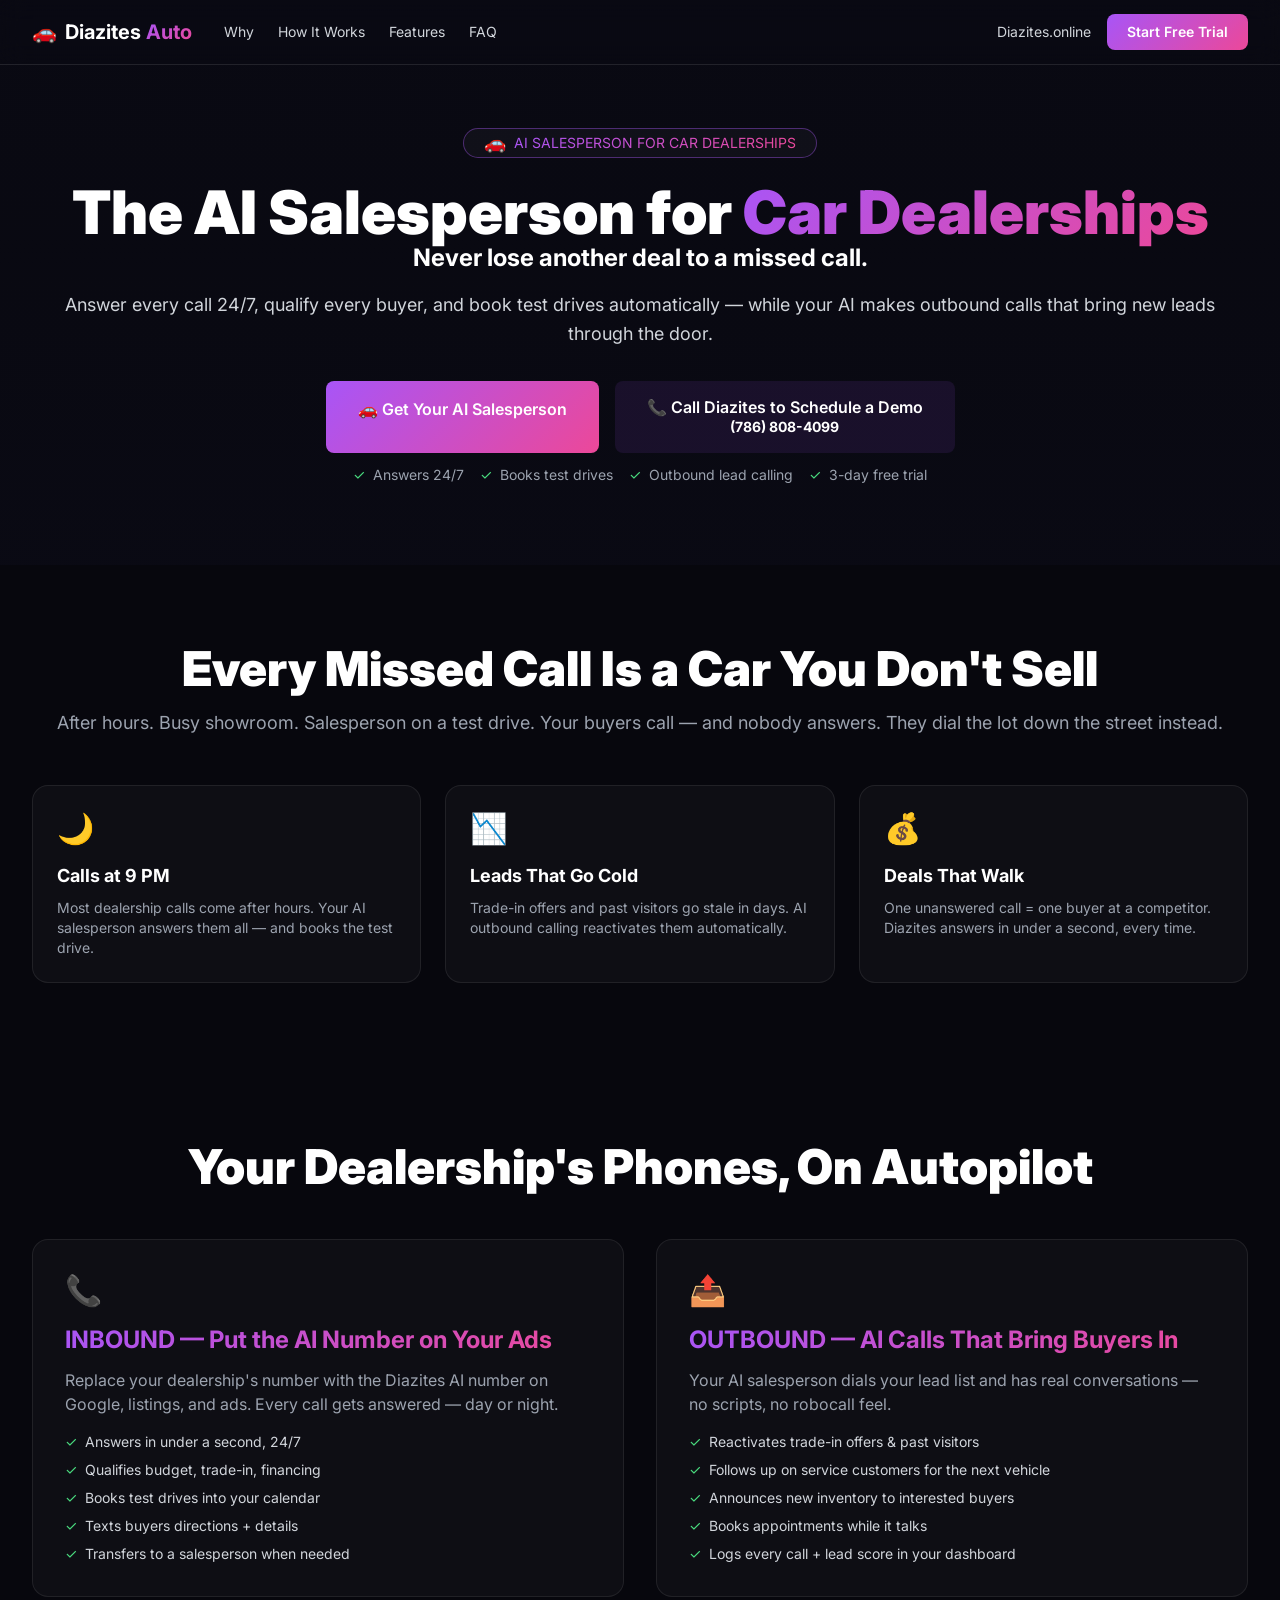
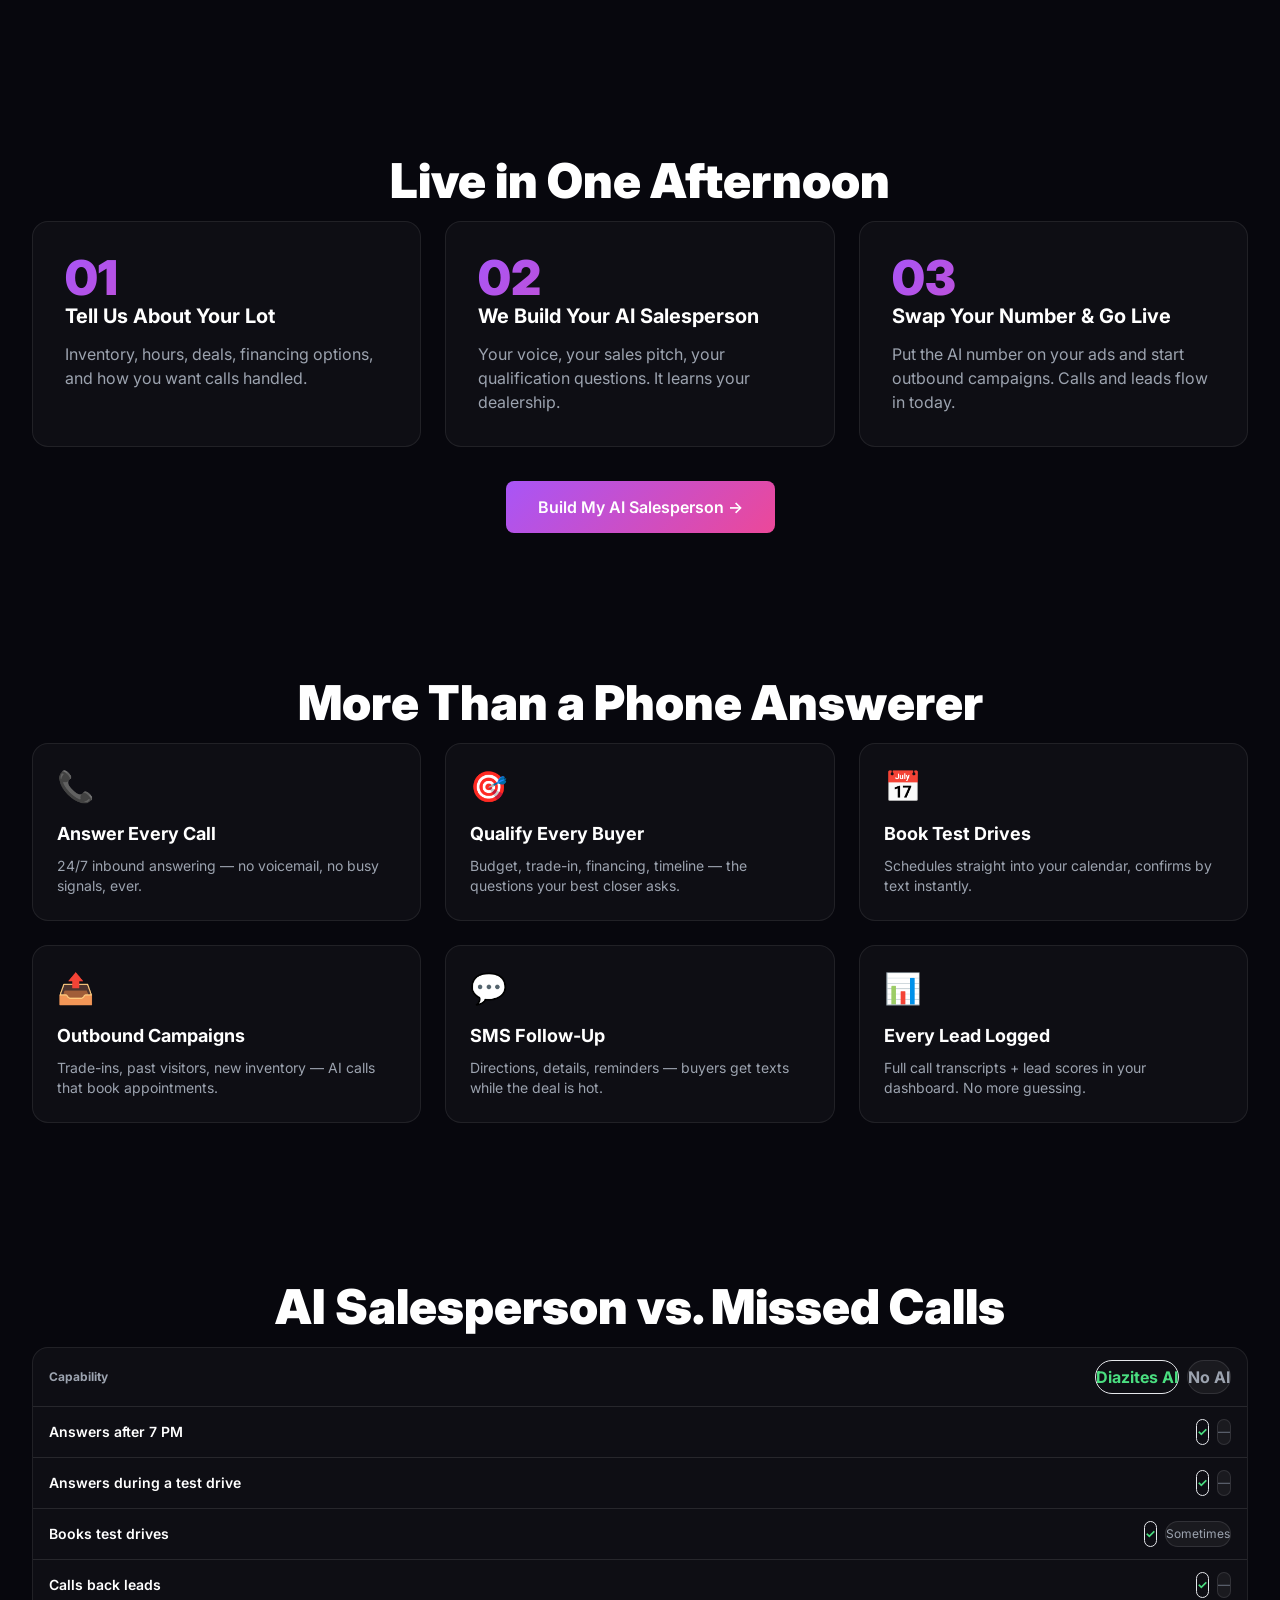
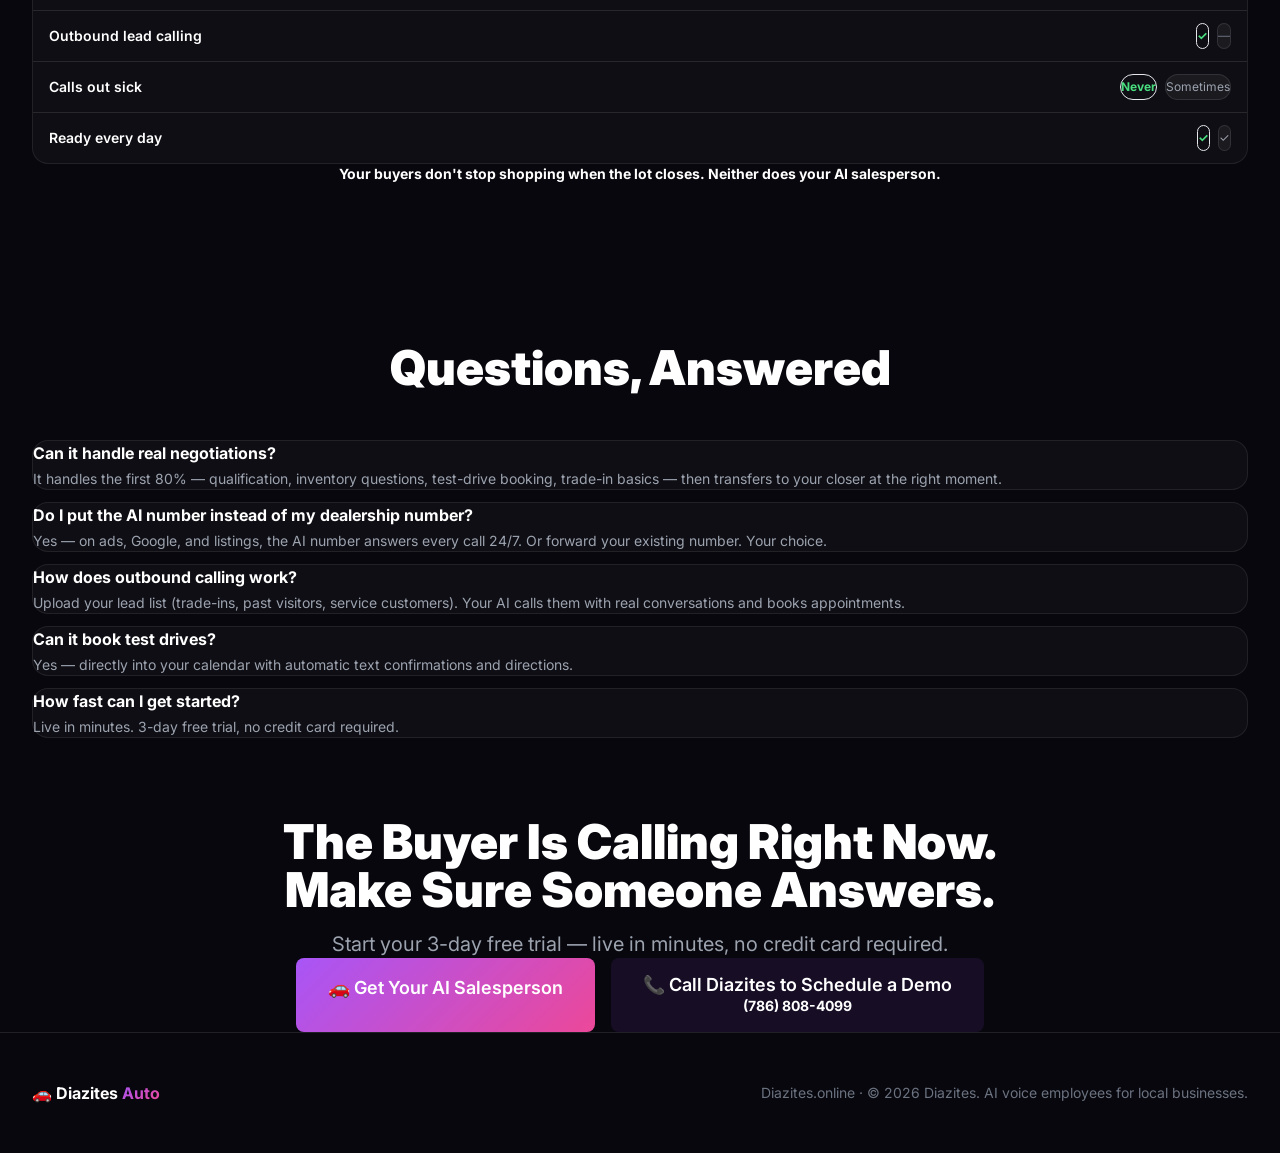
==== commit 6f37b943: "autosync: 2026-08-11 19:57:01 UTC" ====
--- a/auto_landing.html
+++ b/auto_landing.html
@@ -87,7 +87,7 @@
 <p class="text-lg md:text-xl text-gray-300 mb-8 leading-relaxed max-w-xl mx-auto">Answer every call 24/7, qualify every buyer, and book test drives automatically — while your AI makes outbound calls that bring new leads through the door.</p>
 <div class="flex flex-col sm:flex-row gap-4 mb-3 justify-center">
 <a href="#" onclick="openSignup();return false;" class="px-8 py-4 gradient-bg text-white font-semibold rounded-lg hover:opacity-90 hover:scale-[1.03] active:scale-95 transition text-center shadow-lg shadow-purple-500/25">🚗 Get Your AI Salesperson</a>
-<a href="tel:+17868084099" class="px-8 py-4 rounded-lg border-2 border-purple-500/60 bg-purple-500/10 text-white font-semibold hover:bg-purple-500/25 hover:border-purple-400 active:scale-95 transition text-center leading-tight"><span class="block">📞 Call Diazites to Schedule a Demo with Diazites</span><span class="block text-sm font-bold opacity-90 mt-0.5">(786) 808-4099</span></a>
+<a href="tel:+17868084099" class="px-8 py-4 rounded-lg border-2 border-purple-500/60 bg-purple-500/10 text-white font-semibold hover:bg-purple-500/25 hover:border-purple-400 active:scale-95 transition text-center leading-tight"><span class="block">📞 Call Diazites to Schedule a Demo</span><span class="block text-sm font-bold opacity-90 mt-0.5">(786) 808-4099</span></a>
 </div>
 <div class="flex flex-col sm:flex-row gap-4 text-sm text-gray-400 justify-center">
 <div class="flex items-center space-x-2"><span class="text-green-400">✓</span><span>Answers 24/7</span></div>
@@ -231,7 +231,7 @@
 <p class="text-xl text-gray-400 mb-10">Start your 3-day free trial — live in minutes, no credit card required.</p>
 <div class="flex flex-col sm:flex-row gap-4 justify-center">
 <a href="#" onclick="openSignup();return false;" class="px-8 py-4 gradient-bg text-white font-semibold rounded-lg hover:opacity-90 hover:scale-[1.03] active:scale-95 transition text-lg shadow-lg shadow-purple-500/25">🚗 Get Your AI Salesperson</a>
-<a href="tel:+17868084099" class="px-8 py-4 rounded-lg border-2 border-purple-500/60 bg-purple-500/10 text-white font-semibold hover:bg-purple-500/25 hover:border-purple-400 active:scale-95 transition text-lg leading-tight"><span class="block">📞 Call Diazites to Schedule a Demo with Diazites</span><span class="block text-sm font-bold opacity-90 mt-0.5">(786) 808-4099</span></a>
+<a href="tel:+17868084099" class="px-8 py-4 rounded-lg border-2 border-purple-500/60 bg-purple-500/10 text-white font-semibold hover:bg-purple-500/25 hover:border-purple-400 active:scale-95 transition text-lg leading-tight"><span class="block">📞 Call Diazites to Schedule a Demo</span><span class="block text-sm font-bold opacity-90 mt-0.5">(786) 808-4099</span></a>
 </div>
 </div>
 </section>
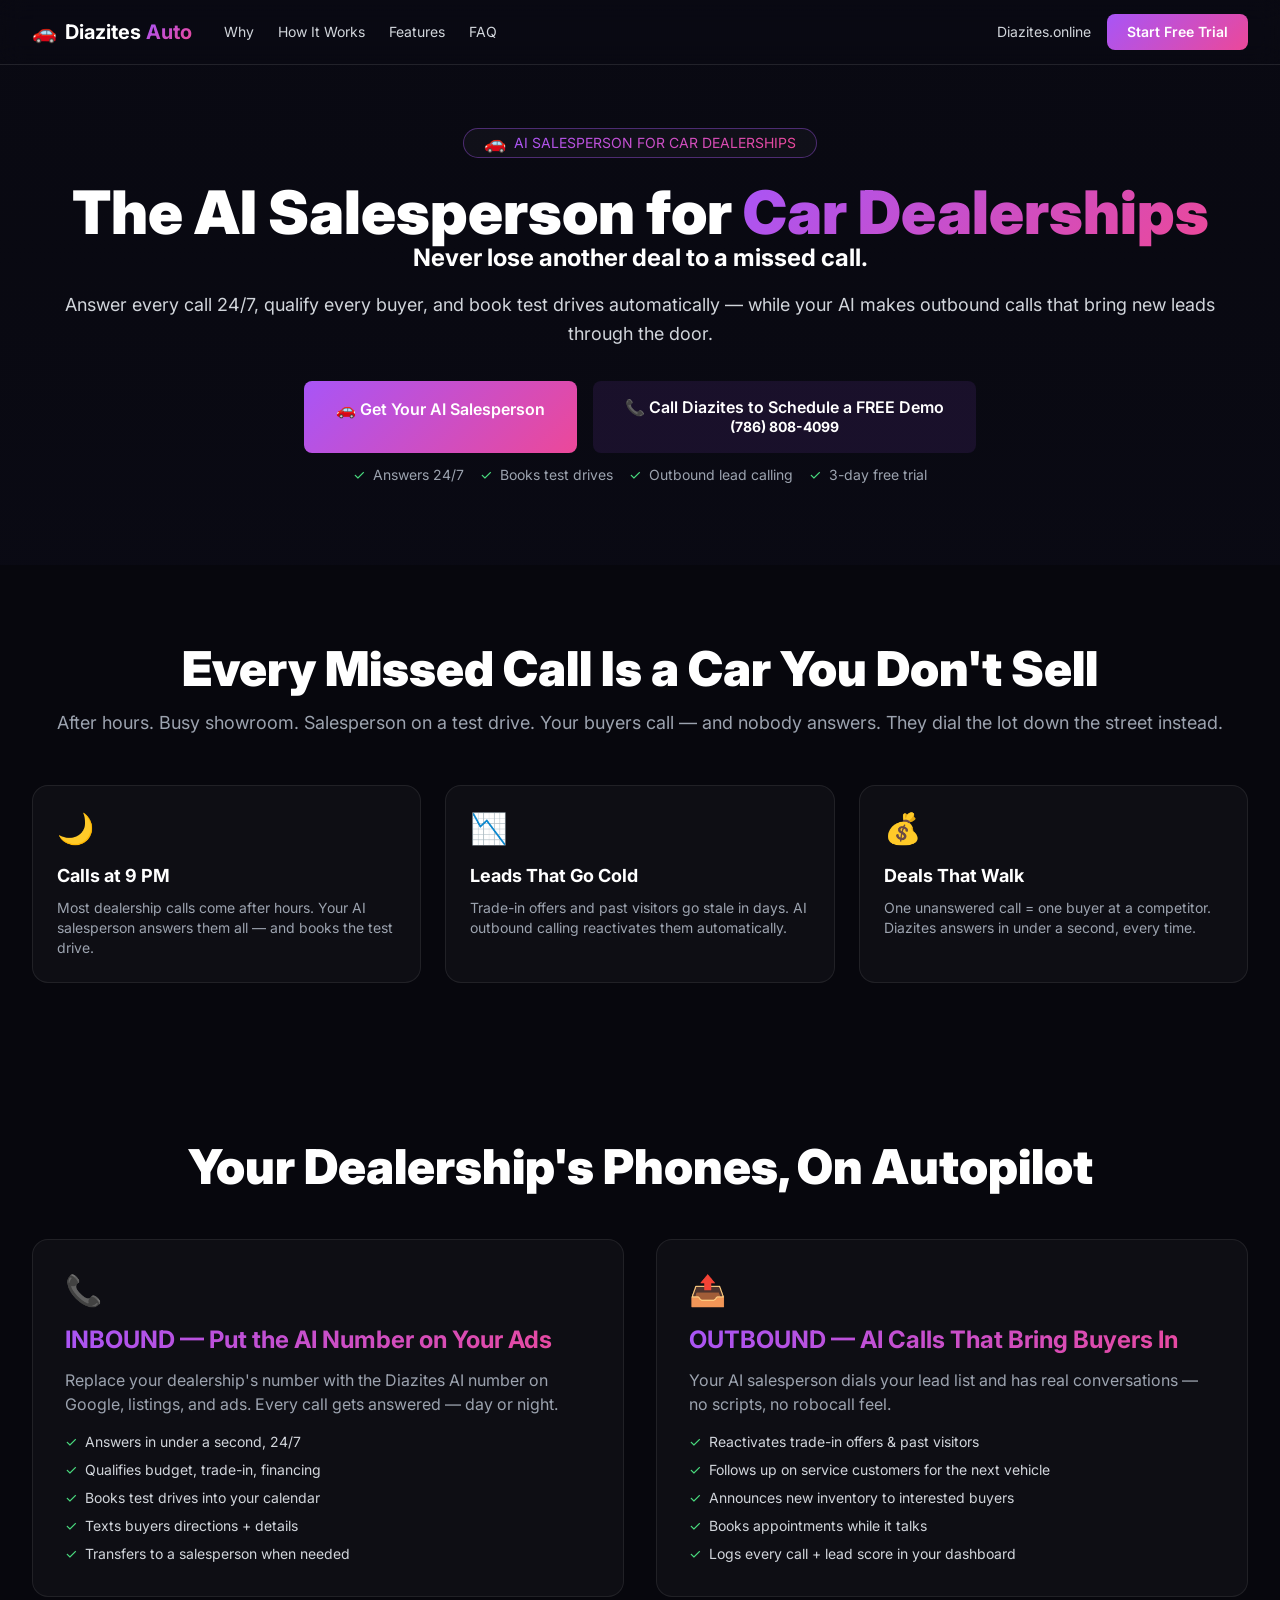
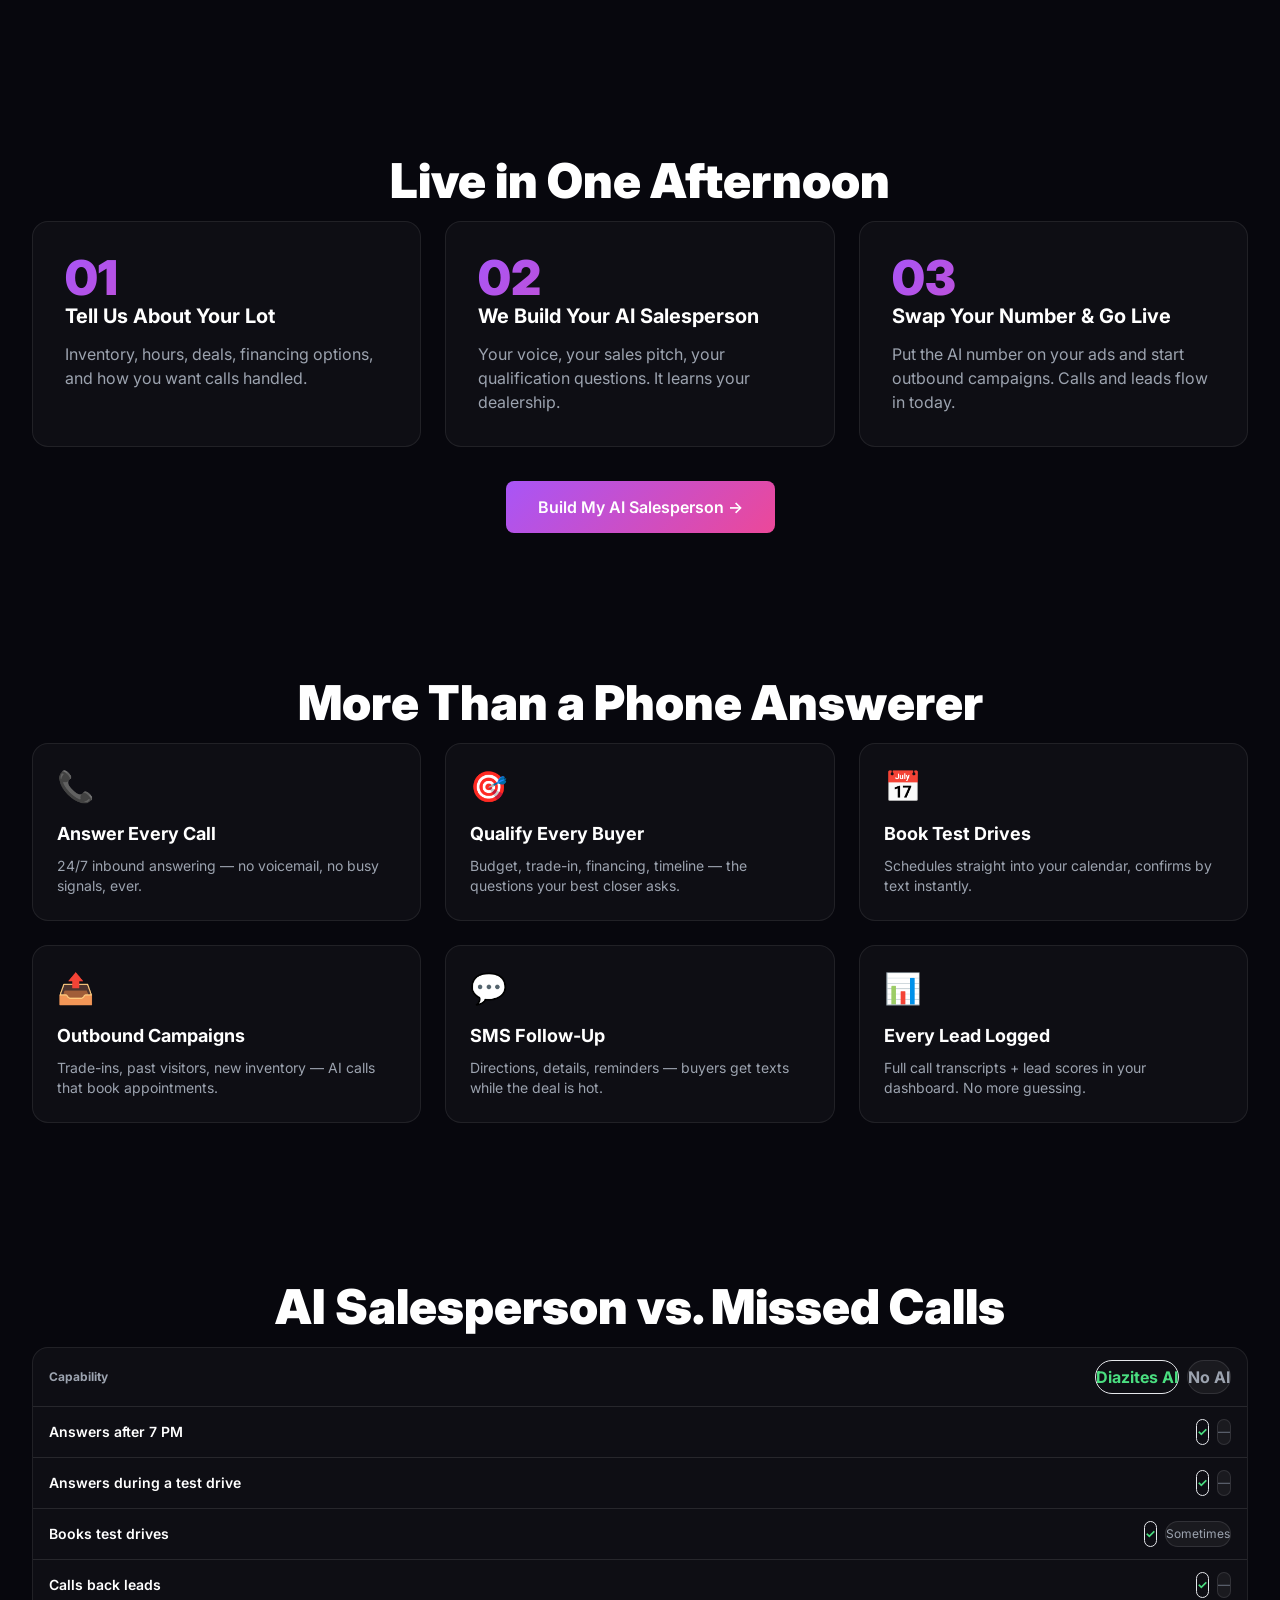
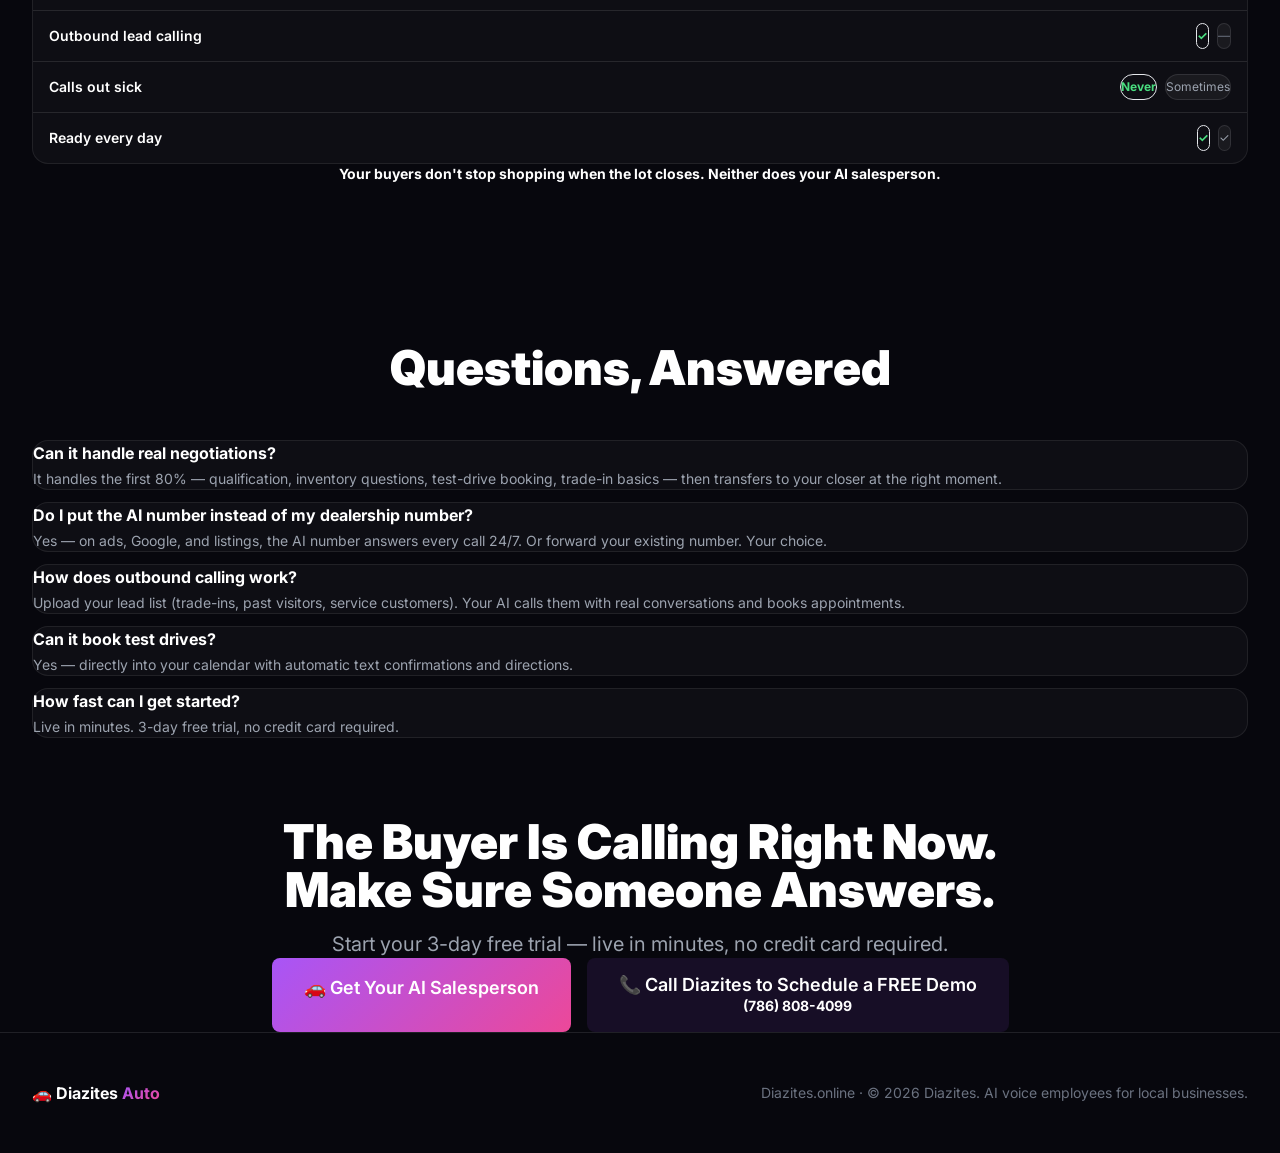
==== commit 5f009d9f: "autosync: 2026-08-11 20:00:01 UTC" ====
--- a/auto_landing.html
+++ b/auto_landing.html
@@ -87,7 +87,7 @@
 <p class="text-lg md:text-xl text-gray-300 mb-8 leading-relaxed max-w-xl mx-auto">Answer every call 24/7, qualify every buyer, and book test drives automatically — while your AI makes outbound calls that bring new leads through the door.</p>
 <div class="flex flex-col sm:flex-row gap-4 mb-3 justify-center">
 <a href="#" onclick="openSignup();return false;" class="px-8 py-4 gradient-bg text-white font-semibold rounded-lg hover:opacity-90 hover:scale-[1.03] active:scale-95 transition text-center shadow-lg shadow-purple-500/25">🚗 Get Your AI Salesperson</a>
-<a href="tel:+17868084099" class="px-8 py-4 rounded-lg border-2 border-purple-500/60 bg-purple-500/10 text-white font-semibold hover:bg-purple-500/25 hover:border-purple-400 active:scale-95 transition text-center leading-tight"><span class="block">📞 Call Diazites to Schedule a Demo</span><span class="block text-sm font-bold opacity-90 mt-0.5">(786) 808-4099</span></a>
+<a href="tel:+17868084099" class="px-8 py-4 rounded-lg border-2 border-purple-500/60 bg-purple-500/10 text-white font-semibold hover:bg-purple-500/25 hover:border-purple-400 active:scale-95 transition text-center leading-tight"><span class="block">📞 Call Diazites to Schedule a FREE Demo</span><span class="block text-sm font-bold opacity-90 mt-0.5">(786) 808-4099</span></a>
 </div>
 <div class="flex flex-col sm:flex-row gap-4 text-sm text-gray-400 justify-center">
 <div class="flex items-center space-x-2"><span class="text-green-400">✓</span><span>Answers 24/7</span></div>
@@ -231,7 +231,7 @@
 <p class="text-xl text-gray-400 mb-10">Start your 3-day free trial — live in minutes, no credit card required.</p>
 <div class="flex flex-col sm:flex-row gap-4 justify-center">
 <a href="#" onclick="openSignup();return false;" class="px-8 py-4 gradient-bg text-white font-semibold rounded-lg hover:opacity-90 hover:scale-[1.03] active:scale-95 transition text-lg shadow-lg shadow-purple-500/25">🚗 Get Your AI Salesperson</a>
-<a href="tel:+17868084099" class="px-8 py-4 rounded-lg border-2 border-purple-500/60 bg-purple-500/10 text-white font-semibold hover:bg-purple-500/25 hover:border-purple-400 active:scale-95 transition text-lg leading-tight"><span class="block">📞 Call Diazites to Schedule a Demo</span><span class="block text-sm font-bold opacity-90 mt-0.5">(786) 808-4099</span></a>
+<a href="tel:+17868084099" class="px-8 py-4 rounded-lg border-2 border-purple-500/60 bg-purple-500/10 text-white font-semibold hover:bg-purple-500/25 hover:border-purple-400 active:scale-95 transition text-lg leading-tight"><span class="block">📞 Call Diazites to Schedule a FREE Demo</span><span class="block text-sm font-bold opacity-90 mt-0.5">(786) 808-4099</span></a>
 </div>
 </div>
 </section>
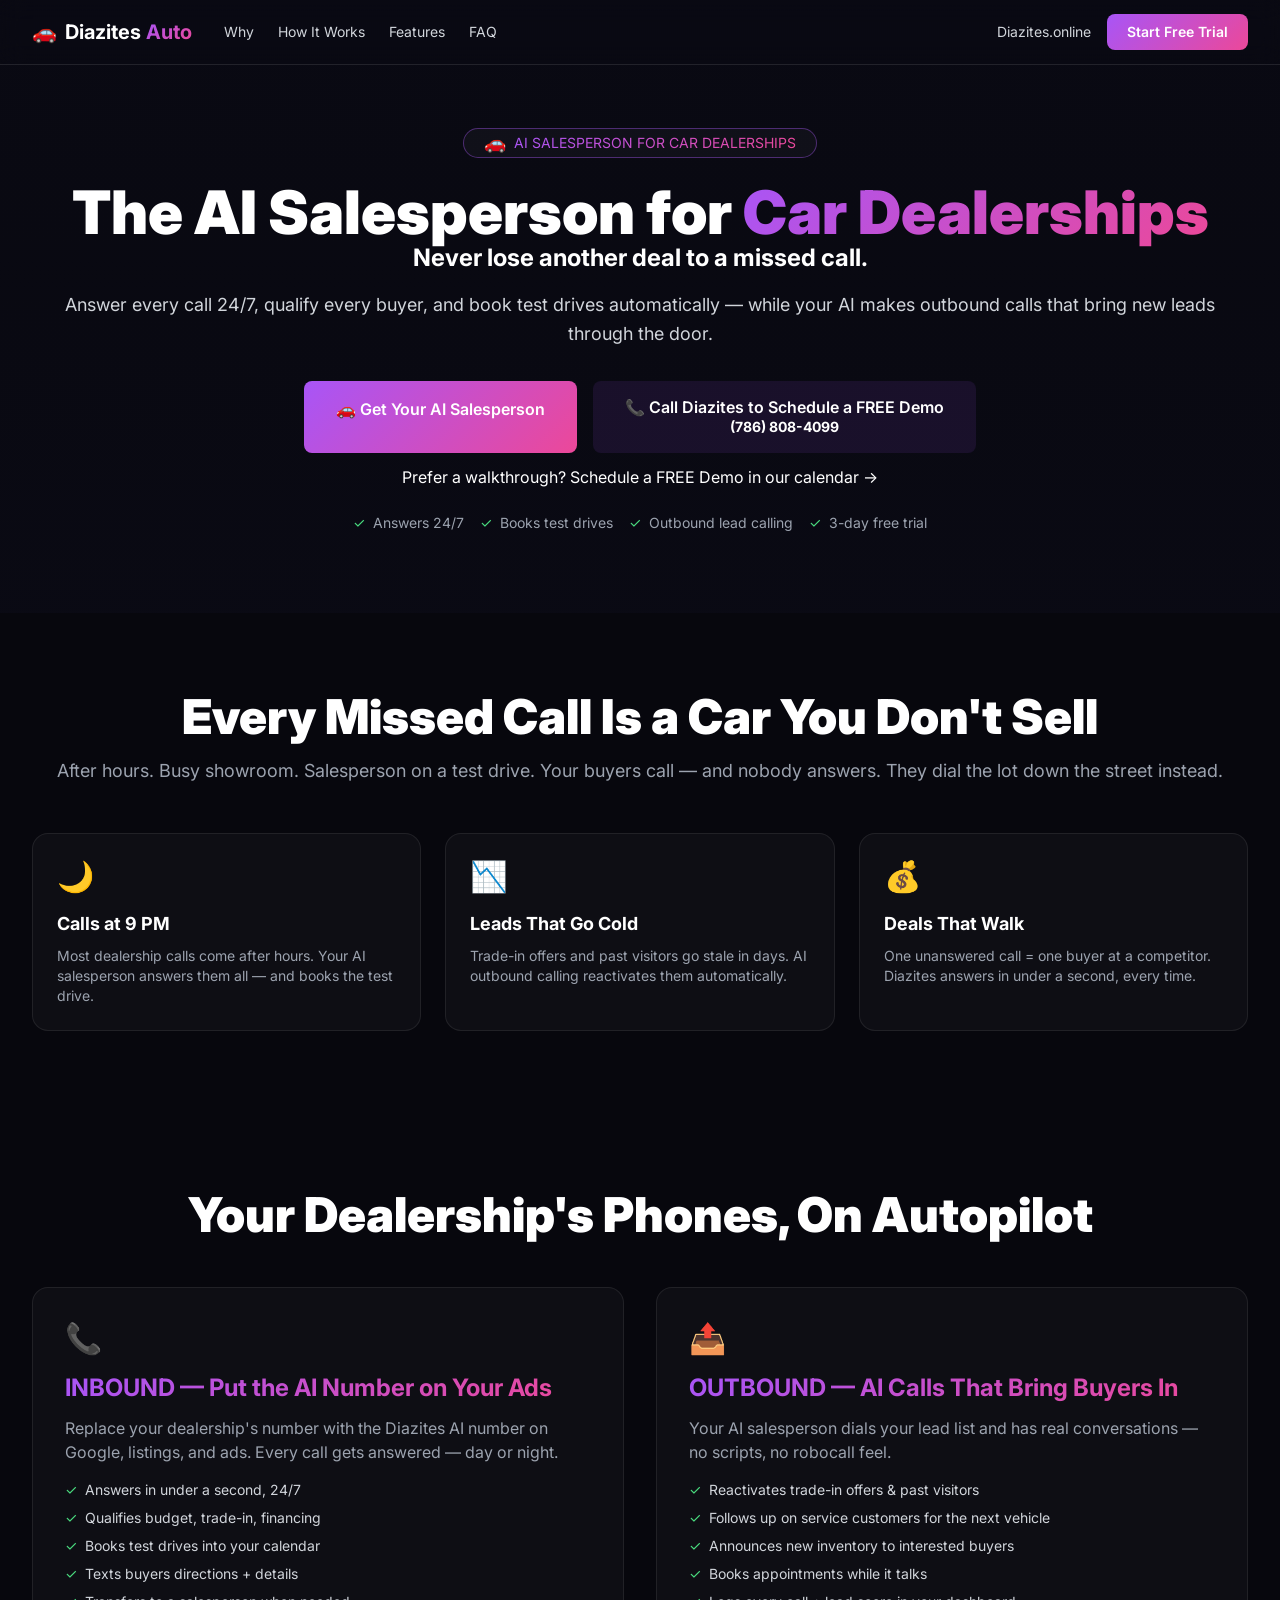
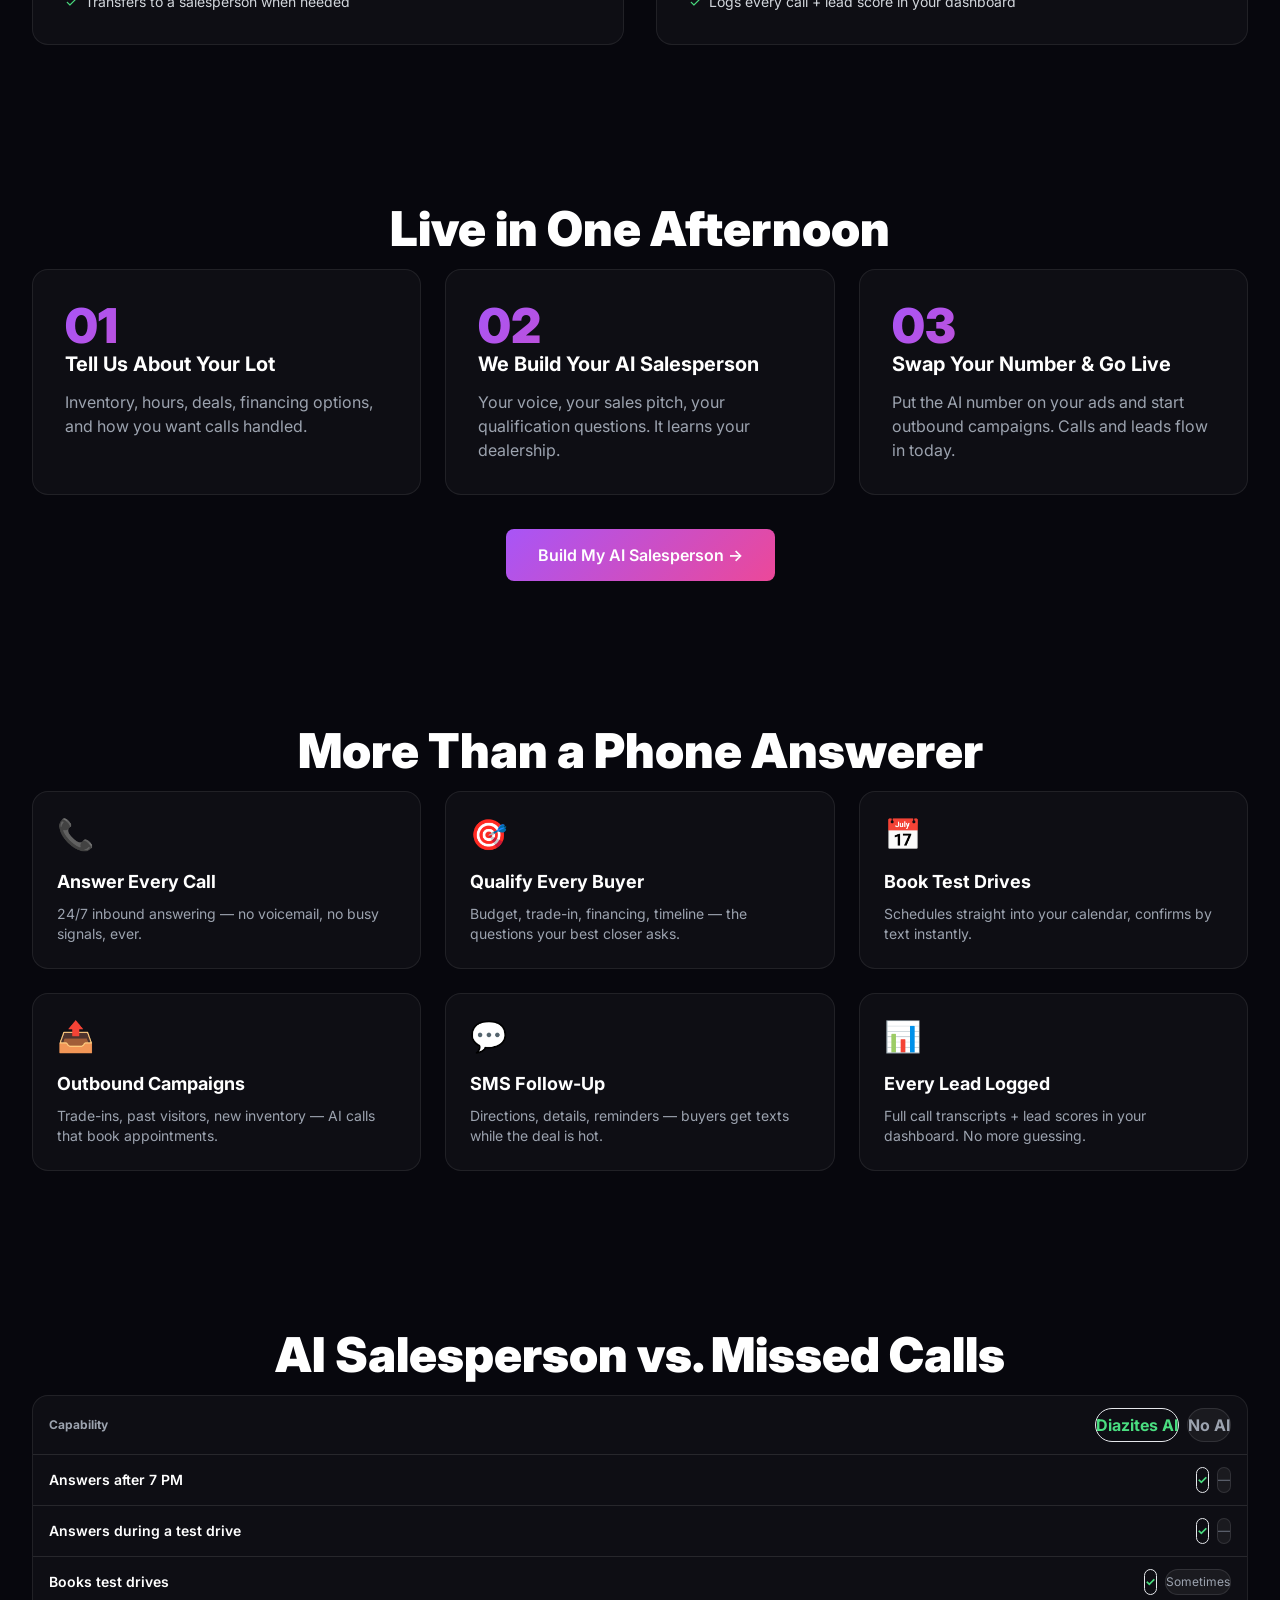
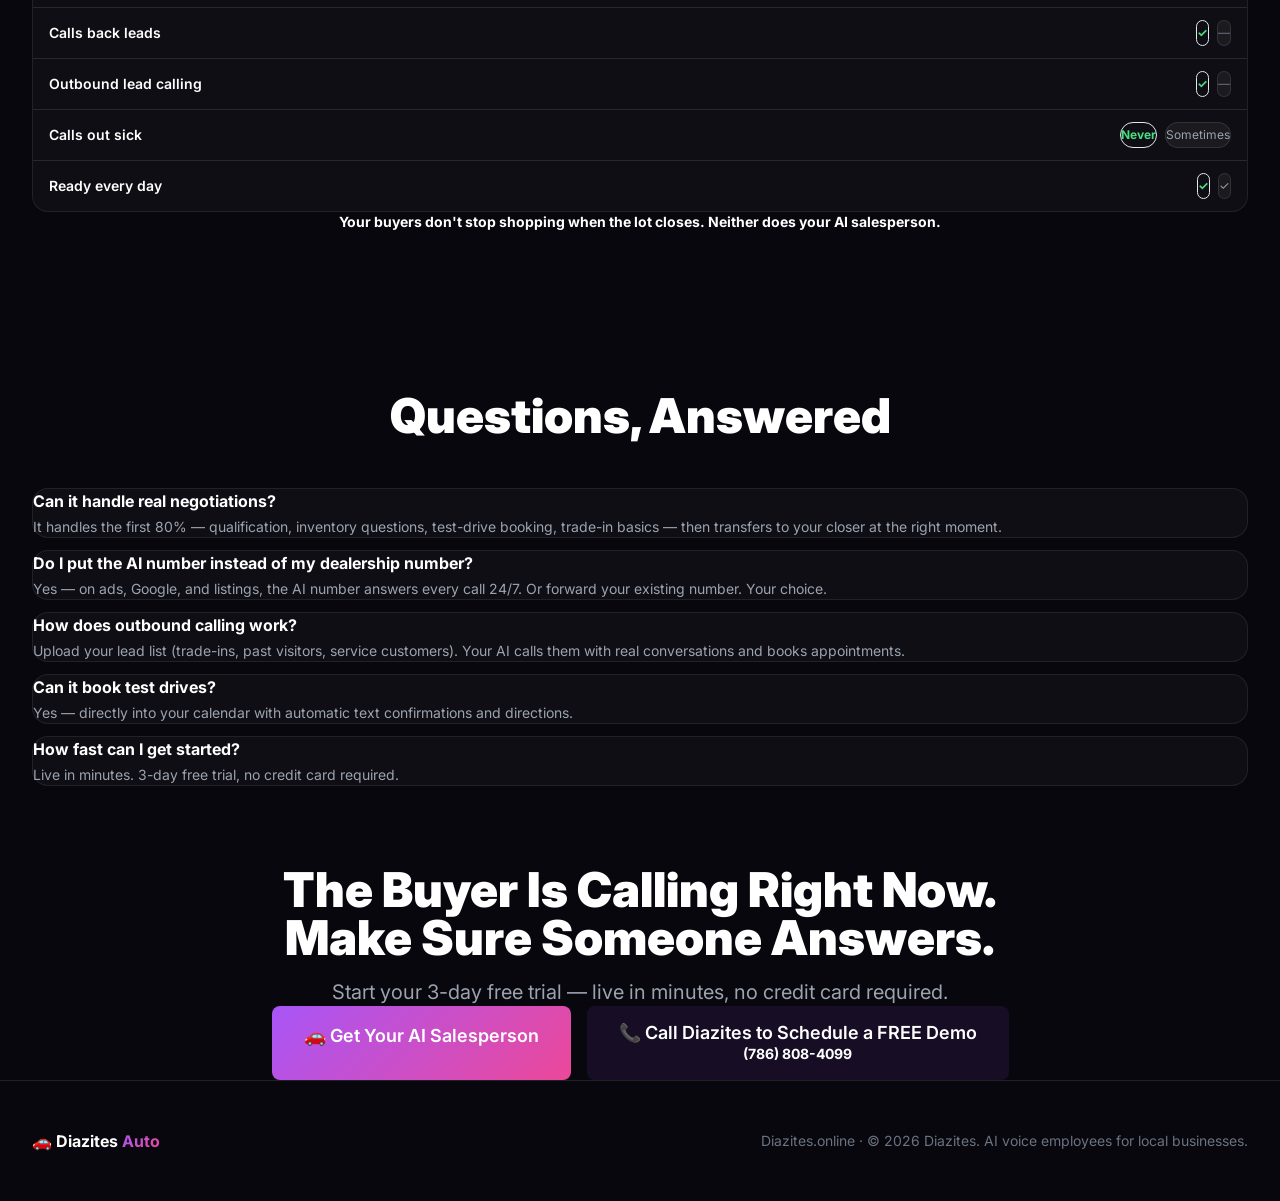
==== commit 268a6b53: "autosync: 2026-08-11 20:03:01 UTC" ====
--- a/auto_landing.html
+++ b/auto_landing.html
@@ -89,6 +89,7 @@
 <a href="#" onclick="openSignup();return false;" class="px-8 py-4 gradient-bg text-white font-semibold rounded-lg hover:opacity-90 hover:scale-[1.03] active:scale-95 transition text-center shadow-lg shadow-purple-500/25">🚗 Get Your AI Salesperson</a>
 <a href="tel:+17868084099" class="px-8 py-4 rounded-lg border-2 border-purple-500/60 bg-purple-500/10 text-white font-semibold hover:bg-purple-500/25 hover:border-purple-400 active:scale-95 transition text-center leading-tight"><span class="block">📞 Call Diazites to Schedule a FREE Demo</span><span class="block text-sm font-bold opacity-90 mt-0.5">(786) 808-4099</span></a>
 </div>
+<p class="text-center mb-6"><a href="#" onclick="openDemo();return false;" class="text-purple-300 hover:text-purple-200 underline underline-offset-4 transition">Prefer a walkthrough? Schedule a FREE Demo in our calendar →</a></p>
 <div class="flex flex-col sm:flex-row gap-4 text-sm text-gray-400 justify-center">
 <div class="flex items-center space-x-2"><span class="text-green-400">✓</span><span>Answers 24/7</span></div>
 <div class="flex items-center space-x-2"><span class="text-green-400">✓</span><span>Books test drives</span></div>
@@ -235,6 +236,25 @@
 </div>
 </div>
 </section>
+
+<!-- BOOK A DEMO MODAL -->
+<div id="demoModal" class="fixed inset-0 z-[110] hidden items-center justify-center p-4">
+  <div class="absolute inset-0 bg-black/70 backdrop-blur-sm" onclick="closeDemo()"></div>
+  <div class="relative card p-5 w-full max-w-3xl h-[82vh] overflow-hidden" style="border:1px solid #232332;background:#0c0c18;border-radius:20px">
+    <div class="flex items-center justify-between mb-3">
+      <div>
+        <h3 class="text-xl font-bold">📅 Book Your Diazites Demo</h3>
+        <p class="text-gray-400 text-sm">Pick a time — our team will show you the AI receptionist live.</p>
+      </div>
+      <button onclick="closeDemo()" aria-label="Close" class="z-20 w-9 h-9 flex items-center justify-center rounded-full bg-white/10 hover:bg-white/20 text-white text-2xl leading-none border border-white/20" title="Close">&times;</button>
+    </div>
+    <div id="calEmbedContainer" class="w-full h-[calc(82vh-150px)] rounded-xl overflow-y-auto"></div>
+    <iframe id="demoCalFrame" src="https://cal.com/pablo-d-i2xmhr/30min?theme=dark" class="hidden w-full h-[calc(82vh-150px)] rounded-xl border border-white/10 bg-white/5" frameborder="0" allow="fullscreen"></iframe>
+    <button onclick="closeDemo()" class="mt-3 w-full px-6 py-3 gradient-bg text-white font-semibold rounded-lg hover:opacity-90 transition text-center">✅ Done — Close</button>
+  </div>
+</div>
+
+
 
 <!-- SIGNUP MODAL -->
 <div id="signupModal" class="fixed inset-0 z-[100] hidden items-center justify-center p-4">
@@ -352,6 +372,126 @@
   });
 })();
 
+
+// Book a Demo modal — Cal.com official loader pattern
+(function (C, A, L) { let p = function (a, ar) { a.q.push(ar); }; let d = C.document; C.Cal = C.Cal || function () { let cal = C.Cal; let ar = arguments; if (!cal.loaded) { cal.ns = {}; cal.q = cal.q || []; d.head.appendChild(d.createElement("script")).src = A; cal.loaded = true; } if (ar[0] === L) { const api = function () { p(cal, api); }; const namespace = ar[1]; api.q = api.q || []; typeof namespace === "string" ? (cal.ns[namespace] = api) : p(cal, namespace); return; } p(cal, ar); }; })(window, "https://app.cal.com/embed/embed.js", "init");
+Cal("init", { origin: "https://cal.com" });
+Cal("inline", { elementOrSelector: "#calEmbedContainer", config: { layout: "month_view", theme: "dark" }, calLink: "pablo-d-i2xmhr/30min" });
+setTimeout(function(){
+  var el = document.getElementById('calEmbedContainer');
+  if (el && el.children.length === 0) document.getElementById('demoCalFrame').classList.remove('hidden');
+}, 6000);
+function openDemo() {
+  document.getElementById('demoModal').classList.remove('hidden');
+  document.getElementById('demoModal').classList.add('flex');
+  document.body.style.overflow = 'hidden';
+}
+function closeDemo() {
+  document.getElementById('demoModal').classList.add('hidden');
+  document.getElementById('demoModal').classList.remove('flex');
+  document.body.style.overflow = '';
+}
+
+// Call script generator
+(function(){
+  var src = document.getElementById('sIndustry');
+  var dst = document.getElementById('genIndustry');
+  if (src && dst) {
+    Array.from(src.options).forEach(function(o){
+      if (o.value === '' || o.value === '__other__') return;
+      var n = document.createElement('option');
+      n.value = o.value; n.text = o.text;
+      dst.appendChild(n);
+    });
+  }
+})();
+function generateCallScripts() {
+  var sel = document.getElementById('genIndustry');
+  var btn = document.getElementById('genScriptsBtn');
+  if (!sel || !sel.value) { alert('Please select your business type first.'); return; }
+  btn.disabled = true; btn.textContent = '⏳ Generating…';
+  fetch('/api/generate-call-scripts', {
+    method: 'POST',
+    headers: { 'Content-Type': 'application/json' },
+    body: JSON.stringify({ industry: sel.value })
+  }).then(function(r){ return r.json(); })
+  .then(function(d){
+    btn.disabled = false; btn.textContent = '🤖 AI Auto Generate';
+    if (d.success) {
+      document.getElementById('genInbound').textContent = d.inbound;
+      document.getElementById('genOutbound').textContent = d.outbound;
+      document.getElementById('genResult').classList.remove('hidden');
+      document.getElementById('genResult').scrollIntoView({ behavior: 'smooth' });
+    } else {
+      alert('⚠️ ' + (d.error || 'Generation failed. Try again.'));
+    }
+  }).catch(function(){
+    btn.disabled = false; btn.textContent = '🤖 AI Auto Generate';
+    alert('⚠️ Network error — try again.');
+  });
+}
+
+// Voice sample player
+function toggleVoiceSample() {
+  var a = document.getElementById('voiceSampleAudio');
+  var b = document.getElementById('voiceSampleBtn');
+  if (a.paused) {
+    a.play();
+    b.innerHTML = '⏸️ Pause Sample';
+  } else {
+    a.pause();
+    b.innerHTML = '▶️ Play Voice Sample';
+  }
+  a.onended = function(){ b.innerHTML = '▶️ Play Voice Sample'; };
+}
+
+// YouTube hover-play (src swap)
+(function(){
+  var wrap = document.getElementById('ytPlayerWrap');
+  var frame = document.getElementById('ytFrame');
+  if (!wrap || !frame) return;
+  var BASE = 'https://www.youtube.com/embed/0LT64_mgkro?rel=0&playsinline=1';
+  wrap.addEventListener('mouseenter', function(){
+    if (frame.src.indexOf('autoplay=1') === -1) frame.src = BASE + '&autoplay=1&mute=1';
+  });
+  wrap.addEventListener('mouseleave', function(){
+    if (frame.src.indexOf('autoplay=1') !== -1) frame.src = BASE;
+  });
+})();
+
+// Scroll to the AI script generator
+function goToGenerator() {
+  var g = document.getElementById('generator');
+  if (g) g.scrollIntoView({ behavior: 'smooth', block: 'start' });
+}
+
+// Force hero background video to autoplay (incl. mobile/iOS)
+(function(){
+  var v = document.getElementById('heroBgVideo');
+  if (!v) return;
+  function playBg() {
+    if (!v) return;
+    // iOS/Safari: mute must be set via JS before play() is allowed
+    v.muted = true;
+    v.defaultMuted = true;
+    v.setAttribute('muted', '');
+    v.playsInline = true;
+    v.setAttribute('playsinline', '');
+    var pr = v.play();
+    if (pr && pr.catch) pr.catch(function(){});
+  }
+  playBg();
+  document.addEventListener('DOMContentLoaded', playBg);
+  window.addEventListener('load', playBg);
+  var tries = 0;
+  var iv = setInterval(function(){ if (v.paused && tries < 5) { playBg(); tries++; } else if (!v.paused) { clearInterval(iv); } }, 800);
+  // first tap anywhere also nudges playback (iOS unlocks autoplay after interaction)
+  ['touchstart', 'pointerdown', 'click'].forEach(function(ev){
+    document.addEventListener(ev, function once(){ playBg(); }, { once: true });
+  });
+})();
+
+
 // Signup modal
 function openSignup() {
   var m = document.getElementById('signupModal');
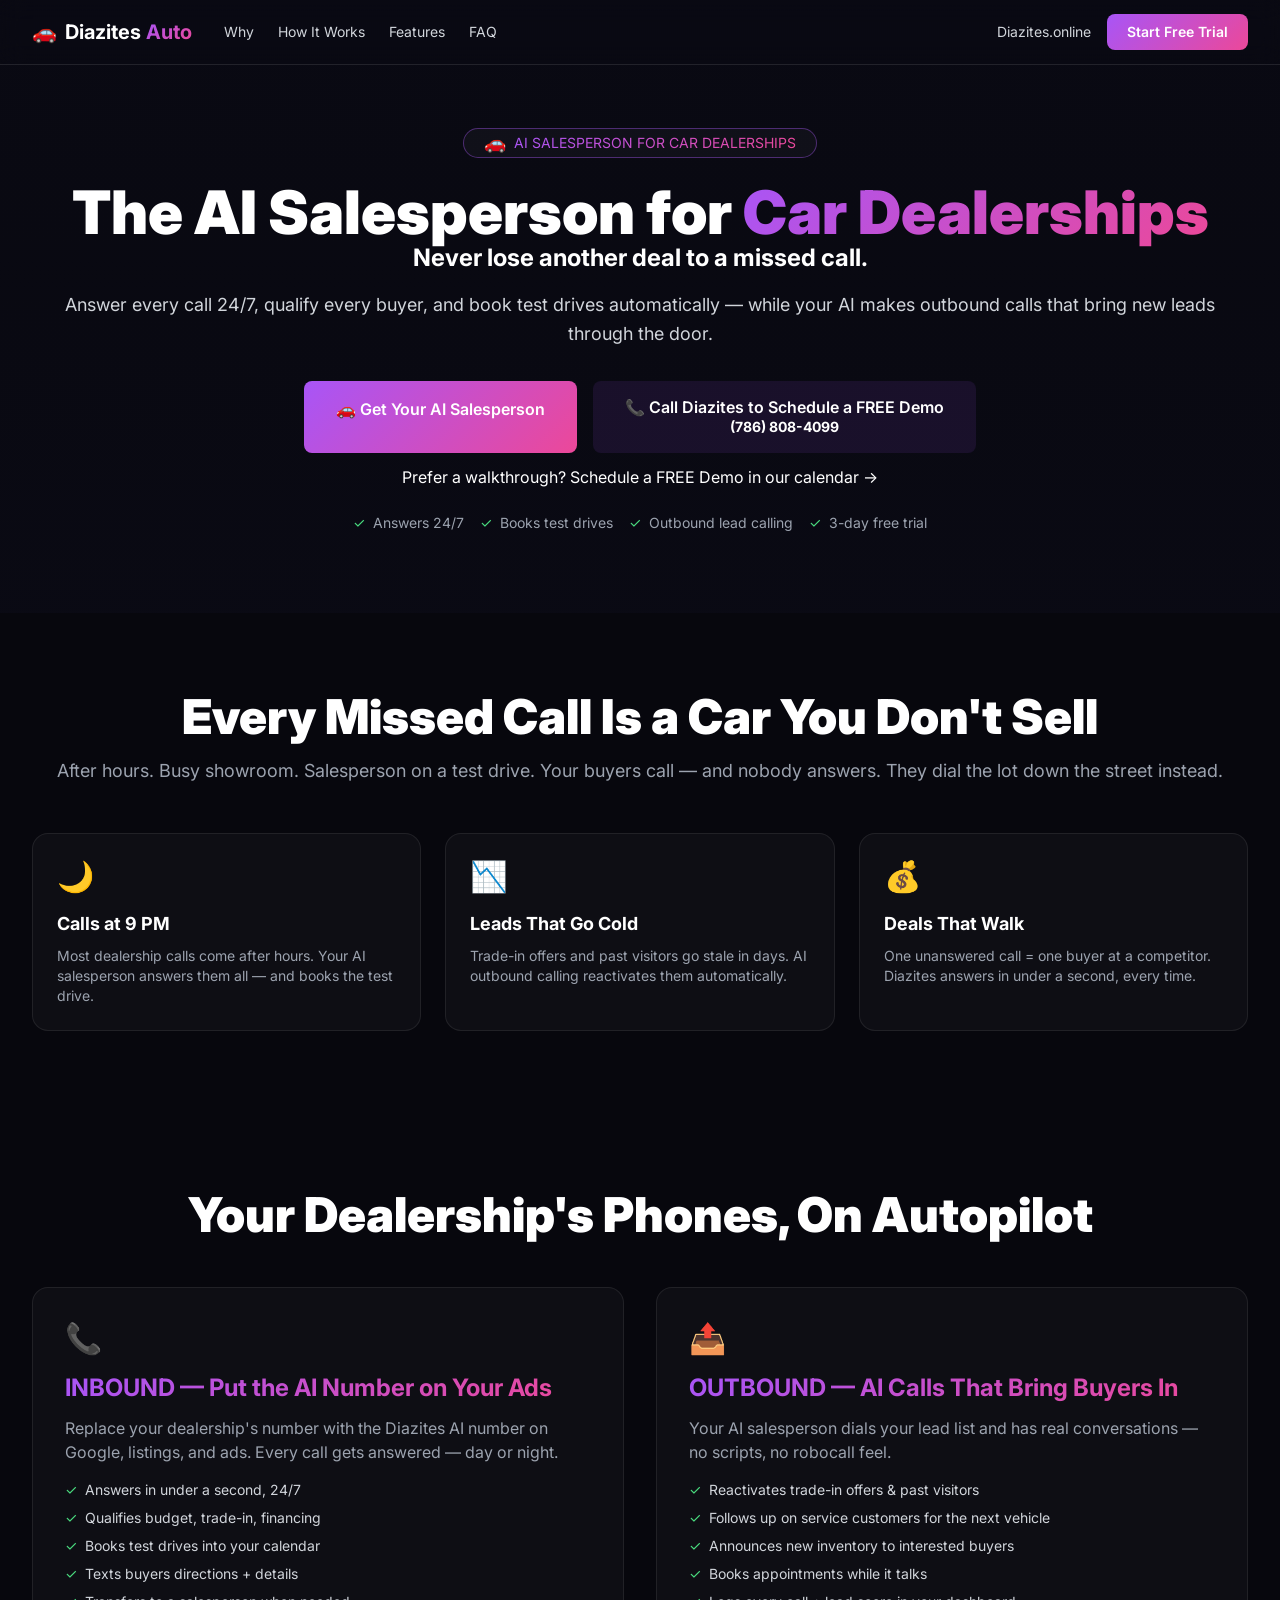
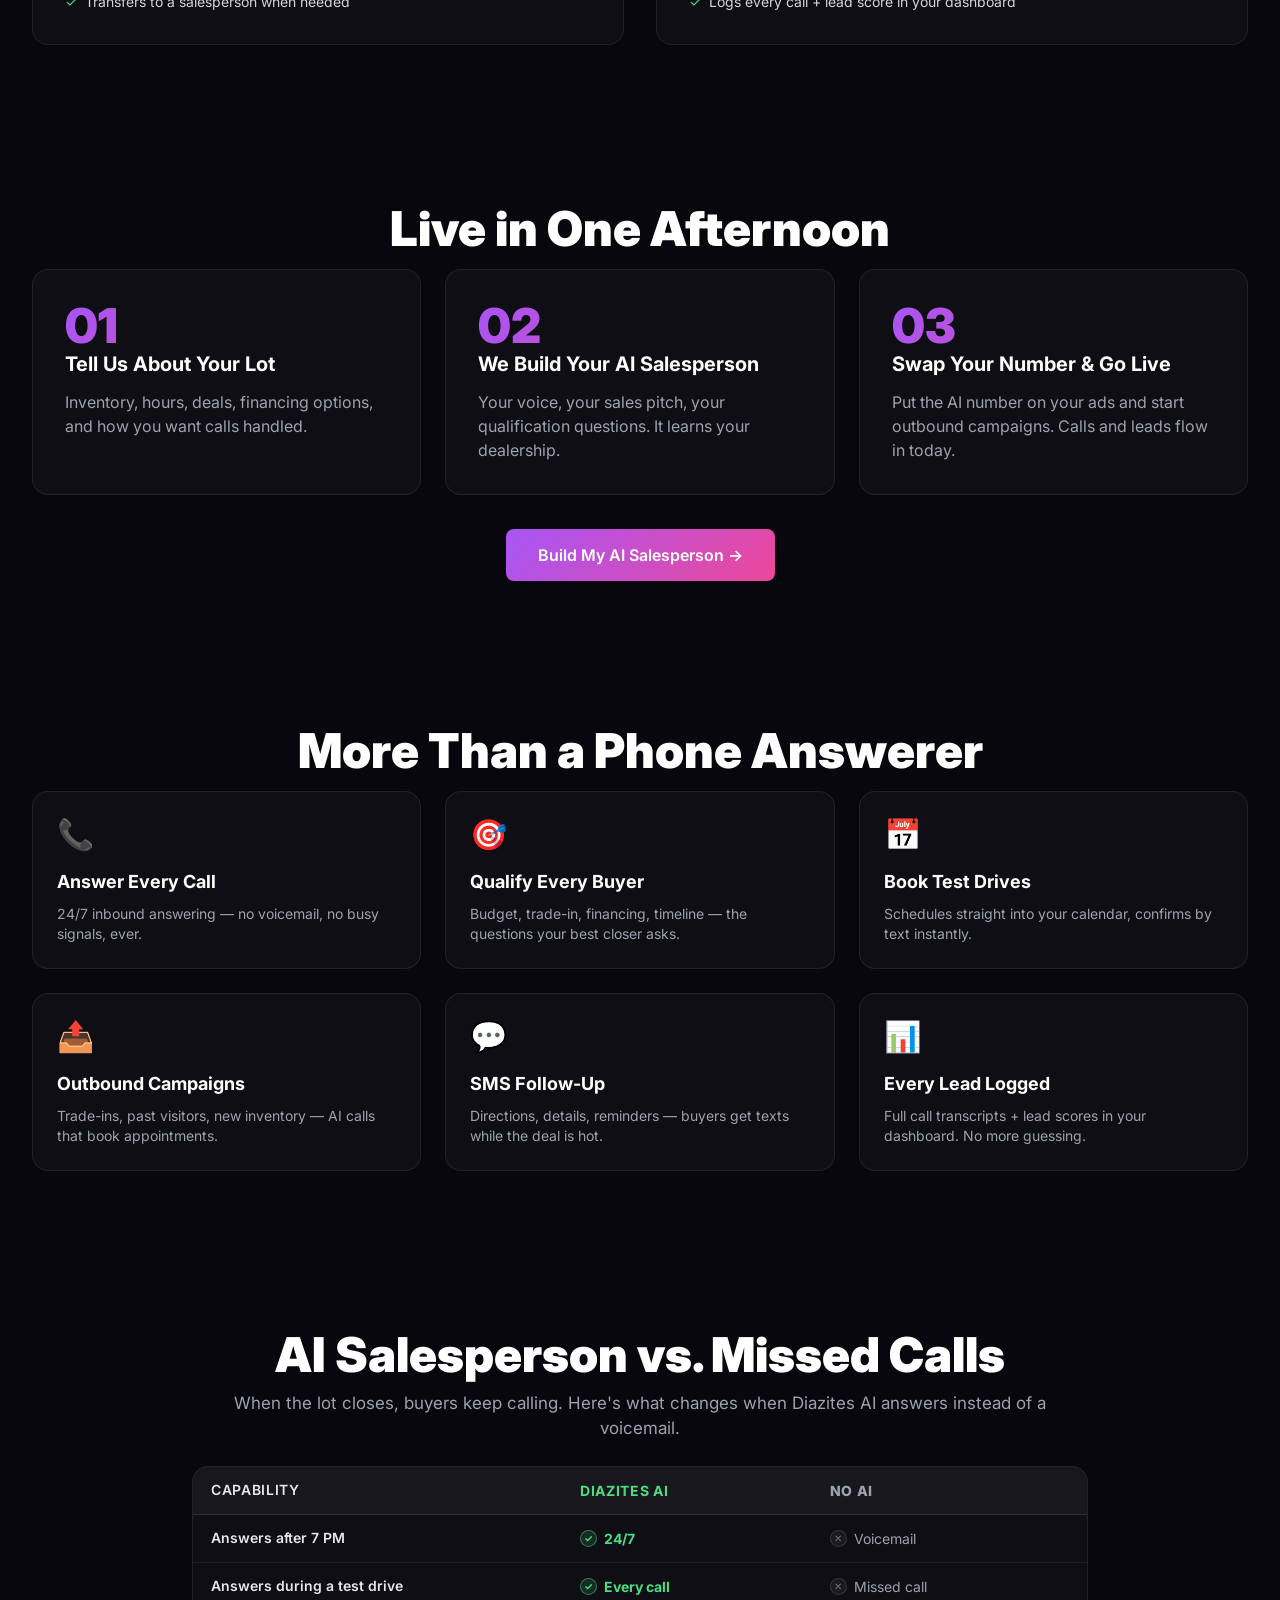
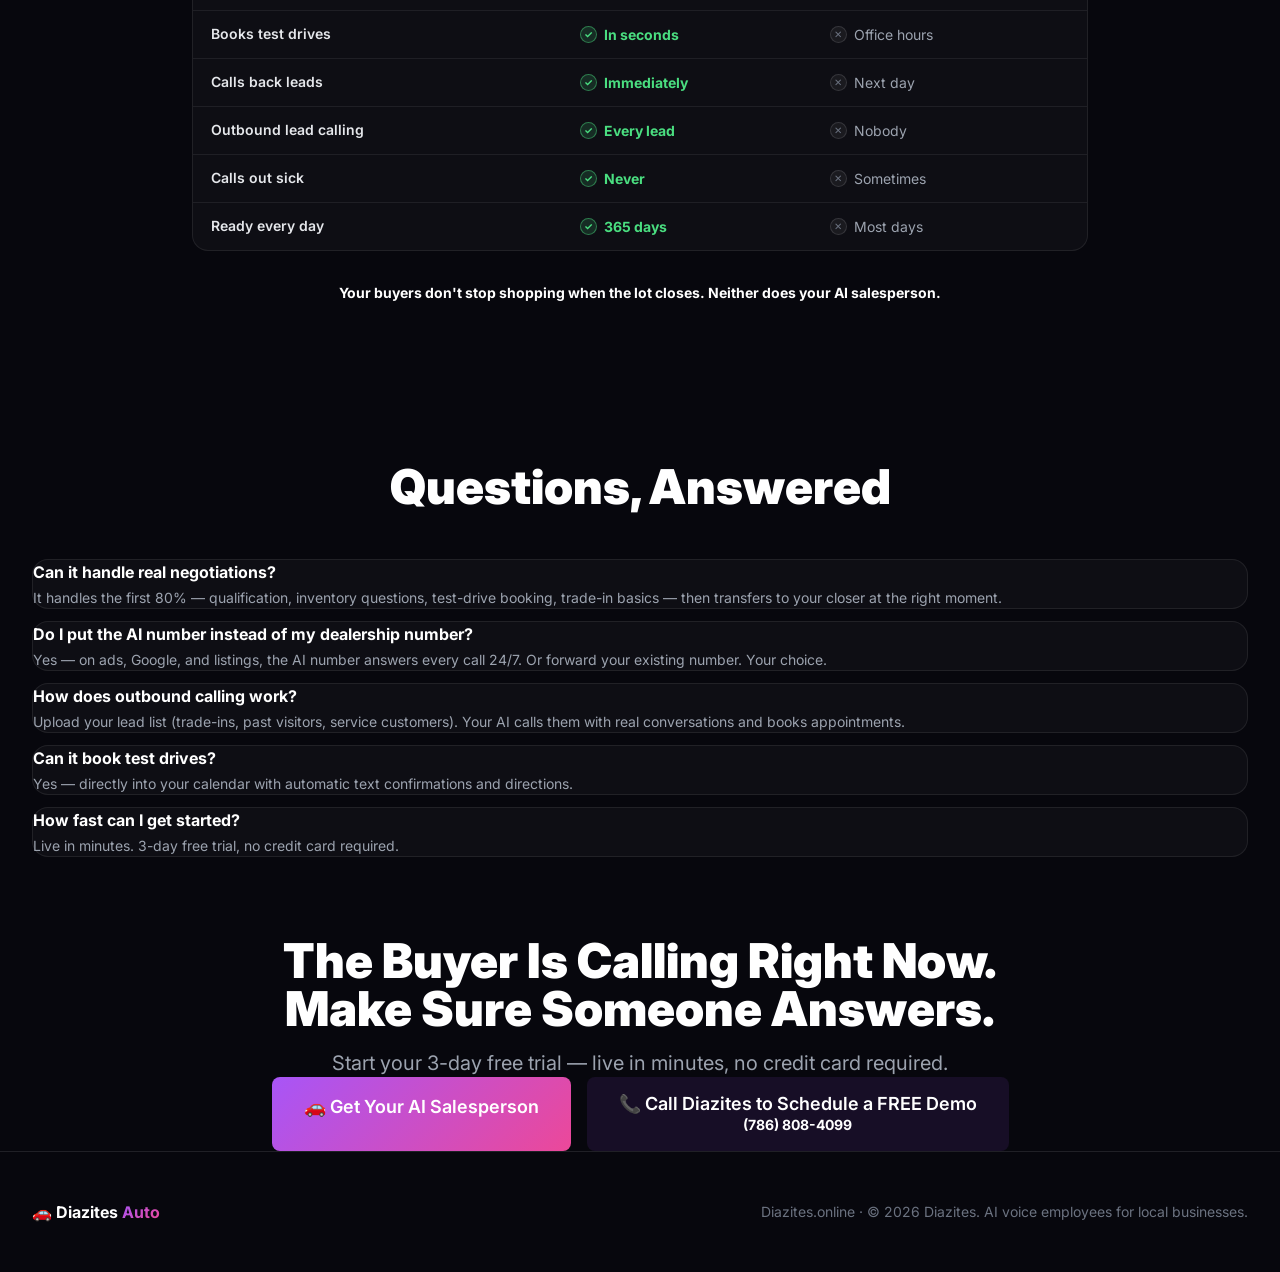
==== commit e2319f6f: "autosync: 2026-08-11 20:27:01 UTC" ====
--- a/auto_landing.html
+++ b/auto_landing.html
@@ -48,6 +48,29 @@
 /* Generator industry dropdown: black bg, white text */
 #genIndustry { background-color: #000 !important; color: #fff !important; }
 #genIndustry option { background-color: #000 !important; color: #fff !important; }
+/* --- Comparison table: AI Salesperson vs. Missed Calls --- */
+.cmp-card { border: 1px solid rgba(255,255,255,0.08); background: rgba(255,255,255,0.03); border-radius: 16px; overflow: hidden; }
+.cmp-head, .cmp-row { display: grid; grid-template-columns: 1.5fr 1fr 1fr; gap: 10px; padding: 13px 18px; align-items: center; }
+.cmp-head { background: rgba(255,255,255,0.04); border-bottom: 1px solid rgba(255,255,255,0.1); font-size: 11px; font-weight: 800; text-transform: uppercase; letter-spacing: 0.06em; color: #9ca3af; }
+.cmp-head .cmp-ai { color: #4ade80; }
+.cmp-row { border-bottom: 1px solid rgba(255,255,255,0.07); }
+.cmp-row:last-child { border-bottom: none; }
+.cmp-row:hover { background: rgba(255,255,255,0.03); }
+.cmp-cap { font-size: 14px; font-weight: 600; color: #e5e7eb; line-height: 1.35; }
+.cmp-ai { font-size: 14px; font-weight: 700; color: #4ade80; display: flex; align-items: center; gap: 7px; white-space: nowrap; }
+.cmp-noai { font-size: 14px; color: #9ca3af; display: flex; align-items: center; gap: 7px; white-space: nowrap; }
+.cmp-ok, .cmp-x { width: 17px; height: 17px; border-radius: 50%; display: inline-flex; align-items: center; justify-content: center; font-size: 10px; font-style: normal; line-height: 1; flex: none; }
+.cmp-ok { background: rgba(74,222,128,0.15); border: 1px solid rgba(74,222,128,0.45); color: #4ade80; }
+.cmp-x { background: rgba(255,255,255,0.05); border: 1px solid rgba(255,255,255,0.12); color: #6b7280; }
+.cmp-sub { font-size: 15px; }
+.cmp-tagline { margin-top: 32px; }
+.cmp-br { display: none; }
+@media (min-width: 640px) { .cmp-sub { font-size: 17px; } }
+@media (max-width: 639px) {
+  .cmp-head, .cmp-row { grid-template-columns: 1fr 1fr; gap: 5px 14px; padding: 11px 14px; }
+  .cmp-cap { grid-column: 1 / -1; }
+  .cmp-br { display: block; }
+}
 </style>
 </head>
 <body class="bg-[#0a0a14] text-white antialiased">
@@ -185,27 +208,22 @@
 
 <!-- COMPARISON -->
 <section class="py-20 px-4 sm:px-6 lg:px-8">
-<div class="max-w-3xl mx-auto">
-<div class="text-center mb-10 reveal">
-<h2 class="text-4xl sm:text-5xl font-black mb-4">AI Salesperson vs. Missed Calls</h2>
-</div>
-<div class="card overflow-hidden reveal">
-<div class="flex items-center justify-between gap-2 px-4 py-3 border-b border-white/10 bg-white/[0.03]">
-<span class="text-xs font-bold text-gray-400 uppercase tracking-wider">Capability</span>
-<div class="flex items-center gap-2">
-<span class="text-[11px] px-2.5 py-1 rounded-full bg-green-500/15 text-green-400 border border-green-500/30 font-bold">Diazites AI</span>
-<span class="text-[11px] px-2.5 py-1 rounded-full bg-white/5 text-gray-400 border border-white/10 font-bold">No AI</span>
-</div>
-</div>
-<div class="flex items-center justify-between gap-2 px-4 py-3 border-b border-white/10 hover:bg-white/[0.03] transition"><span class="text-sm font-semibold text-gray-200">Answers after 7 PM</span><div class="flex items-center gap-2"><span class="text-xs px-2.5 py-1 rounded-full bg-green-500/15 text-green-400 border border-green-500/30 font-bold">✓</span><span class="text-xs px-2.5 py-1 rounded-full bg-white/5 text-gray-500 border border-white/10">—</span></div></div>
-<div class="flex items-center justify-between gap-2 px-4 py-3 border-b border-white/10 hover:bg-white/[0.03] transition"><span class="text-sm font-semibold text-gray-200">Answers during a test drive</span><div class="flex items-center gap-2"><span class="text-xs px-2.5 py-1 rounded-full bg-green-500/15 text-green-400 border border-green-500/30 font-bold">✓</span><span class="text-xs px-2.5 py-1 rounded-full bg-white/5 text-gray-500 border border-white/10">—</span></div></div>
-<div class="flex items-center justify-between gap-2 px-4 py-3 border-b border-white/10 hover:bg-white/[0.03] transition"><span class="text-sm font-semibold text-gray-200">Books test drives</span><div class="flex items-center gap-2"><span class="text-xs px-2.5 py-1 rounded-full bg-green-500/15 text-green-400 border border-green-500/30 font-bold">✓</span><span class="text-xs px-2.5 py-1 rounded-full bg-white/5 text-gray-400 border border-white/10">Sometimes</span></div></div>
-<div class="flex items-center justify-between gap-2 px-4 py-3 border-b border-white/10 hover:bg-white/[0.03] transition"><span class="text-sm font-semibold text-gray-200">Calls back leads</span><div class="flex items-center gap-2"><span class="text-xs px-2.5 py-1 rounded-full bg-green-500/15 text-green-400 border border-green-500/30 font-bold">✓</span><span class="text-xs px-2.5 py-1 rounded-full bg-white/5 text-gray-500 border border-white/10">—</span></div></div>
-<div class="flex items-center justify-between gap-2 px-4 py-3 border-b border-white/10 hover:bg-white/[0.03] transition"><span class="text-sm font-semibold text-gray-200">Outbound lead calling</span><div class="flex items-center gap-2"><span class="text-xs px-2.5 py-1 rounded-full bg-green-500/15 text-green-400 border border-green-500/30 font-bold">✓</span><span class="text-xs px-2.5 py-1 rounded-full bg-white/5 text-gray-500 border border-white/10">—</span></div></div>
-<div class="flex items-center justify-between gap-2 px-4 py-3 border-b border-white/10 hover:bg-white/[0.03] transition"><span class="text-sm font-semibold text-gray-200">Calls out sick</span><div class="flex items-center gap-2"><span class="text-xs px-2.5 py-1 rounded-full bg-green-500/15 text-green-400 border border-green-500/30 font-bold">Never</span><span class="text-xs px-2.5 py-1 rounded-full bg-white/5 text-gray-400 border border-white/10">Sometimes</span></div></div>
-<div class="flex items-center justify-between gap-2 px-4 py-3 hover:bg-white/[0.03] transition"><span class="text-sm font-semibold text-gray-200">Ready every day</span><div class="flex items-center gap-2"><span class="text-xs px-2.5 py-1 rounded-full bg-green-500/15 text-green-400 border border-green-500/30 font-bold">✓</span><span class="text-xs px-2.5 py-1 rounded-full bg-white/5 text-gray-400 border border-white/10">✓</span></div></div>
-</div>
-<p class="text-center text-sm text-white font-bold mt-10 reveal">Your buyers don't stop shopping when the lot closes. Neither does your AI salesperson.</p>
+<div class="max-w-4xl mx-auto">
+<div class="text-center mb-6 reveal">
+<h2 class="text-3xl sm:text-5xl font-black mb-3 leading-tight">AI Salesperson vs.<br class="cmp-br"> Missed Calls</h2>
+<p class="cmp-sub text-gray-400 max-w-2xl mx-auto">When the lot closes, buyers keep calling. Here's what changes when Diazites AI answers instead of a voicemail.</p>
+</div>
+<div class="cmp-card reveal">
+<div class="cmp-head"><span class="cmp-cap">Capability</span><span class="cmp-ai">Diazites AI</span><span class="cmp-noai">No AI</span></div>
+<div class="cmp-row"><span class="cmp-cap">Answers after 7 PM</span><span class="cmp-ai"><i class="cmp-ok">✓</i>24/7</span><span class="cmp-noai"><i class="cmp-x">✕</i>Voicemail</span></div>
+<div class="cmp-row"><span class="cmp-cap">Answers during a test drive</span><span class="cmp-ai"><i class="cmp-ok">✓</i>Every call</span><span class="cmp-noai"><i class="cmp-x">✕</i>Missed call</span></div>
+<div class="cmp-row"><span class="cmp-cap">Books test drives</span><span class="cmp-ai"><i class="cmp-ok">✓</i>In seconds</span><span class="cmp-noai"><i class="cmp-x">✕</i>Office hours</span></div>
+<div class="cmp-row"><span class="cmp-cap">Calls back leads</span><span class="cmp-ai"><i class="cmp-ok">✓</i>Immediately</span><span class="cmp-noai"><i class="cmp-x">✕</i>Next day</span></div>
+<div class="cmp-row"><span class="cmp-cap">Outbound lead calling</span><span class="cmp-ai"><i class="cmp-ok">✓</i>Every lead</span><span class="cmp-noai"><i class="cmp-x">✕</i>Nobody</span></div>
+<div class="cmp-row"><span class="cmp-cap">Calls out sick</span><span class="cmp-ai"><i class="cmp-ok">✓</i>Never</span><span class="cmp-noai"><i class="cmp-x">✕</i>Sometimes</span></div>
+<div class="cmp-row"><span class="cmp-cap">Ready every day</span><span class="cmp-ai"><i class="cmp-ok">✓</i>365 days</span><span class="cmp-noai"><i class="cmp-x">✕</i>Most days</span></div>
+</div>
+<p class="cmp-tagline text-center text-sm text-white font-bold reveal">Your buyers don't stop shopping when the lot closes. Neither does your AI salesperson.</p>
 </div>
 </section>
 
